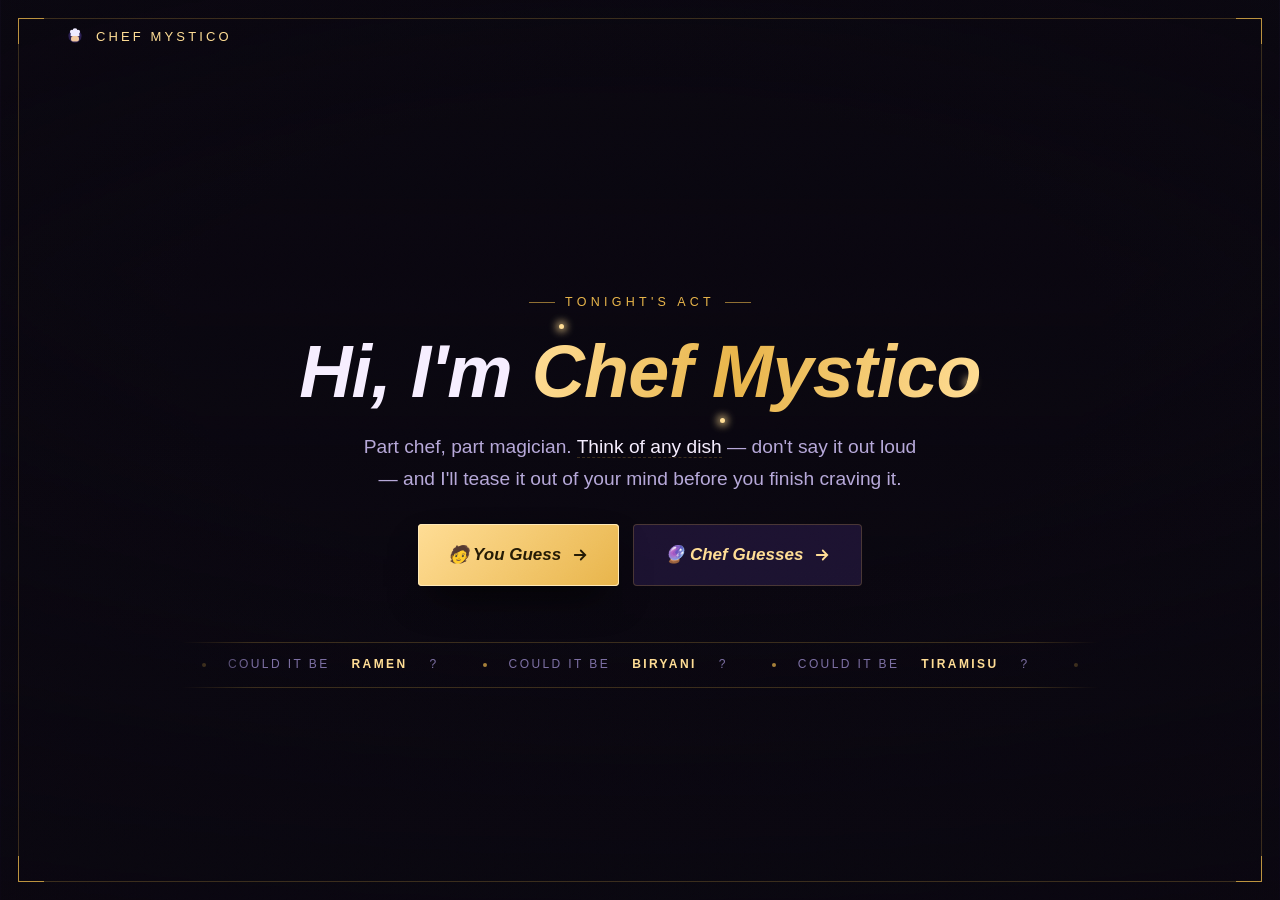
==== food-guess-game/frontend/index.html @ 6aa3ee45 "Upload complete Food Guess Game project" ====
<!DOCTYPE html>
<html lang="en">
<head>
<meta charset="UTF-8">
<meta name="viewport" content="width=device-width, initial-scale=1.0">
<meta name="description" content="Chef Mystico — part chef, part magician. Think of a dish and watch it get named before you finish craving it.">
<meta name="theme-color" content="#0a0710">
<title>Chef Mystico — The Mind-Reading Chef</title>
<link rel="icon" href="data:image/svg+xml,%3Csvg xmlns=%27http://www.w3.org/2000/svg%27 viewBox=%270 0 100 100%27%3E%3Ccircle cx=%2750%27 cy=%2750%27 r=%2748%27 fill=%27%23171426%27/%3E%3Cpath d=%27M30 44c0-11 9-19 20-19s20 8 20 19v6H30z%27 fill=%27%23f4f1ff%27/%3E%3Ccircle cx=%2734%27 cy=%2729%27 r=%2710%27 fill=%27%23f4f1ff%27/%3E%3Ccircle cx=%2750%27 cy=%2723%27 r=%2712%27 fill=%27%23f4f1ff%27/%3E%3Ccircle cx=%2766%27 cy=%2729%27 r=%2710%27 fill=%27%23f4f1ff%27/%3E%3Crect x=%2734%27 y=%2749%27 width=%2732%27 height=%2722%27 rx=%278%27 fill=%27%23e8b44a%27/%3E%3C/svg%3E">
<style>
  :root{
    --void:#0a0710;
    --curtain:#1c1230;
    --curtain-2:#140b24;
    --ink:#f6eeff;
    --muted:#b6a8d9;
    --dim:#7c6fa3;
    --gold:#e8b44a;
    --gold-2:#ffdd94;
    --plum:#8b5cf6;
    --plum-deep:#4c1d95;
    --line:rgba(232,180,74,.22);
  }
  *{box-sizing:border-box}
  html{scroll-behavior:smooth}
  html,body{height:100%}
  body{
    margin:0;
    background:var(--void);
    color:var(--ink);
    font:16px/1.65 ui-sans-serif,-apple-system,"Segoe UI",Roboto,sans-serif;
    -webkit-font-smoothing:antialiased;
    overflow-x:hidden;
  }
  .serif{font-family:Palatino,"Palatino Linotype","Iowan Old Style","Book Antiqua",Georgia,ui-serif,serif}
  a{color:inherit;text-decoration:none}
  h1,h2,p{margin:0}

  /* ---------- grain + vignette (shared atmosphere) ---------- */
  .grain{
    position:fixed;inset:0;z-index:80;pointer-events:none;opacity:.05;mix-blend-mode:overlay;
    background-image:url("data:image/svg+xml,%3Csvg xmlns='http://www.w3.org/2000/svg' width='120' height='120'%3E%3Cfilter id='n'%3E%3CfeTurbulence type='fractalNoise' baseFrequency='0.9' numOctaves='2' stitchTiles='stitch'/%3E%3C/filter%3E%3Crect width='100%25' height='100%25' filter='url(%23n)'/%3E%3C/svg%3E");
  }

  /* ---------- curtain load animation ---------- */
  .curtain{position:fixed;top:0;bottom:0;width:51%;z-index:90;
    background:
      repeating-linear-gradient(90deg, rgba(0,0,0,.22) 0 3px, transparent 3px 26px),
      linear-gradient(180deg,var(--curtain) 0%,var(--curtain-2) 100%);
    box-shadow:0 0 60px 10px #000 inset;
  }
  .curtain.l{left:0;animation:openL .9s .35s cubic-bezier(.7,0,.2,1) forwards}
  .curtain.r{right:0;animation:openR .9s .35s cubic-bezier(.7,0,.2,1) forwards}
  @keyframes openL{to{transform:translateX(-100%)}}
  @keyframes openR{to{transform:translateX(100%)}}

  /* ---------- reveal stagger ---------- */
  .rise{opacity:0;transform:translateY(16px);animation:rise .8s cubic-bezier(.16,.8,.3,1) forwards}
  @keyframes rise{to{opacity:1;transform:translateY(0)}}

  @media (prefers-reduced-motion:reduce){
    .curtain{display:none}
    .rise{opacity:1;transform:none;animation:none}
    *{scroll-behavior:auto!important}
  }

  /* ---------- topbar ---------- */
  .topbar{position:absolute;top:0;left:0;right:0;z-index:20;
    display:flex;align-items:center;justify-content:space-between;
    padding:26px clamp(20px,5vw,64px)}
  .mark{display:flex;align-items:center;gap:10px;font-size:13px;letter-spacing:.24em;text-transform:uppercase;color:var(--gold-2)}
  .mark svg{width:22px;height:22px}

  /* ---------- hero ---------- */
  .hero{position:relative;min-height:100svh;display:flex;flex-direction:column;
    align-items:center;justify-content:center;overflow:hidden;padding:120px 20px 40px}
  .bgvideo-wrap{position:absolute;inset:-6% 0 0 0;overflow:hidden;will-change:transform}
  .bgvideo{position:absolute;inset:0;width:100%;height:106%;object-fit:cover;
    opacity:0;transform:scale(1.18);
    filter:saturate(1.05) brightness(.5) blur(10px);
    will-change:transform,filter,opacity}
  .bgvideo.reveal{
    animation:
      bgReveal 1.9s .4s cubic-bezier(.16,.8,.3,1) forwards,
      kenburns 24s 2.3s ease-in-out infinite alternate;
  }
  @keyframes bgReveal{
    0%{opacity:0;transform:scale(1.18);filter:saturate(1.05) brightness(.5) blur(10px)}
    60%{opacity:1}
    100%{opacity:1;transform:scale(1.06);filter:saturate(1.05) brightness(.72) blur(0)}
  }
  @keyframes kenburns{
    0%{transform:scale(1.06) translate(0,0)}
    50%{transform:scale(1.14) translate(-1.4%,-1.2%)}
    100%{transform:scale(1.06) translate(.8%,.6%)}
  }
  .spotlight{position:absolute;inset:0;z-index:1;pointer-events:none;mix-blend-mode:screen;opacity:0;
    background:radial-gradient(280px 800px at 50% -10%, rgba(255,221,148,.35), transparent 70%);
    transform:translateX(-60%) rotate(8deg);
    animation:sweep 2.6s 1.05s cubic-bezier(.4,0,.2,1) forwards}
  @keyframes sweep{
    0%{opacity:0;transform:translateX(-60%) rotate(8deg)}
    12%{opacity:.9}
    70%{opacity:.5}
    100%{opacity:0;transform:translateX(60%) rotate(8deg)}
  }
  .vignette{position:absolute;inset:0;z-index:1;
    background:
      radial-gradient(120% 90% at 50% 38%, transparent 30%, rgba(10,7,16,.55) 78%, var(--void) 100%),
      linear-gradient(180deg, rgba(10,7,16,.35) 0%, rgba(10,7,16,.15) 30%, rgba(10,7,16,.75) 100%);
  }
  @media (prefers-reduced-motion:reduce){
    .bgvideo{opacity:1;transform:none;filter:saturate(1.05) brightness(.72);animation:none}
    .spotlight{display:none}
  }
  .stage-frame{position:absolute;inset:18px;z-index:2;border:1px solid var(--line);border-radius:2px;
    pointer-events:none}
  .stage-frame i{position:absolute;width:26px;height:26px;border:1px solid var(--gold);opacity:.75}
  .stage-frame i.tl{top:-1px;left:-1px;border-right:0;border-bottom:0}
  .stage-frame i.tr{top:-1px;right:-1px;border-left:0;border-bottom:0}
  .stage-frame i.bl{bottom:-1px;left:-1px;border-right:0;border-top:0}
  .stage-frame i.br{bottom:-1px;right:-1px;border-left:0;border-top:0}

  .hero-content{position:relative;z-index:5;max-width:760px;text-align:center;
    display:flex;flex-direction:column;align-items:center;gap:20px}
  .kicker{font-size:12.5px;letter-spacing:.34em;text-transform:uppercase;color:var(--gold);
    display:flex;align-items:center;gap:10px}
  .kicker::before,.kicker::after{content:"";width:26px;height:1px;background:var(--gold);opacity:.6}
  .headline{font-size:clamp(2.4rem,7vw,4.6rem);font-weight:700;font-style:italic;letter-spacing:-.01em;
    line-height:1.06;text-wrap:balance;color:var(--ink)}
  .headline .name{position:relative;white-space:nowrap;
    background:linear-gradient(100deg,var(--gold-2),var(--gold) 45%,var(--gold-2));
    -webkit-background-clip:text;background-clip:text;color:transparent}
  .headline .name .spark{position:absolute;width:5px;height:5px;border-radius:50%;background:var(--gold-2);
    box-shadow:0 0 8px 2px var(--gold-2);animation:sparkle 2.6s ease-in-out infinite}
  .headline .name .spark:nth-child(1){top:-6px;left:6%;animation-delay:.1s}
  .headline .name .spark:nth-child(2){top:60%;right:2%;animation-delay:.9s}
  .headline .name .spark:nth-child(3){bottom:-10px;left:42%;animation-delay:1.7s}
  @keyframes sparkle{0%,100%{opacity:0;transform:scale(.4)}50%{opacity:1;transform:scale(1)}}
  @media (prefers-reduced-motion:reduce){ .spark{animation:none;opacity:.7} }

  .tagline{font-size:clamp(1rem,2.4vw,1.2rem);color:var(--muted);max-width:52ch;line-height:1.7}
  .tagline em{color:var(--ink);font-style:normal;border-bottom:1px dashed var(--line)}

  .cta-row{display:flex;flex-wrap:wrap;gap:14px;justify-content:center;margin-top:8px}
  .cta-primary{position:relative;overflow:hidden;display:inline-flex;align-items:center;gap:10px;
    padding:16px 30px;border-radius:4px;font:inherit;font-family:inherit;font-style:italic;font-weight:700;
    font-size:17px;color:#241a05;background:linear-gradient(135deg,var(--gold-2),var(--gold));
    box-shadow:0 0 0 1px #ffe9b6 inset, 0 18px 40px -14px #000;
    animation:glow 3.4s ease-in-out infinite}
  .cta-primary svg{transition:.25s transform}
  .cta-primary:hover svg{transform:translateX(5px)}
  .cta-primary::after{content:"";position:absolute;inset:0;
    background:linear-gradient(115deg,transparent 40%,rgba(255,255,255,.65) 50%,transparent 60%);
    transform:translateX(-120%);transition:transform .7s ease}
  .cta-primary:hover::after{transform:translateX(120%)}
  @keyframes glow{0%,100%{box-shadow:0 0 0 1px #ffe9b6 inset,0 18px 40px -14px #000,0 0 0 rgba(232,180,74,0)}
    50%{box-shadow:0 0 0 1px #ffe9b6 inset,0 18px 40px -14px #000,0 0 26px 3px rgba(232,180,74,.45)}}
  @media (prefers-reduced-motion:reduce){ .cta-primary{animation:none} }

  .cta-secondary{position:relative;overflow:hidden;display:inline-flex;align-items:center;gap:10px;
    padding:16px 30px;border-radius:4px;font:inherit;font-family:inherit;font-style:italic;font-weight:700;
    font-size:17px;color:var(--gold-2);background:rgba(139,92,246,.14);
    border:1px solid var(--line);transition:.2s}
  .cta-secondary:hover{border-color:var(--gold);background:rgba(139,92,246,.22)}
  .cta-secondary svg{transition:.25s transform}
  .cta-secondary:hover svg{transform:translateX(5px)}

  /* ---------- marquee ticker ---------- */
  .ticker{position:relative;z-index:5;margin-top:56px;width:100%;max-width:920px;
    border-top:1px solid var(--line);border-bottom:1px solid var(--line);
    padding:12px 0;overflow:hidden;-webkit-mask-image:linear-gradient(90deg,transparent,#000 8%,#000 92%,transparent);
    mask-image:linear-gradient(90deg,transparent,#000 8%,#000 92%,transparent)}
  .ticker-track{display:flex;width:max-content;gap:0;animation:scroll 30s linear infinite}
  @media (prefers-reduced-motion:reduce){ .ticker-track{animation:none} .ticker{overflow-x:auto} }
  @keyframes scroll{to{transform:translateX(-50%)}}
  .ticker-item{display:flex;align-items:center;gap:22px;padding:0 22px;
    font-size:12px;letter-spacing:.2em;text-transform:uppercase;color:var(--dim);white-space:nowrap}
  .ticker-item b{color:var(--gold-2);font-weight:600}
  .ticker-dot{width:4px;height:4px;border-radius:50%;background:var(--gold);opacity:.7}
</style>
</head>
<body>

<div class="grain"></div>
<div class="curtain l"></div>
<div class="curtain r"></div>

<div class="topbar">
  <div class="mark">
    <svg viewBox="0 0 100 100" aria-hidden="true">
      <circle cx="50" cy="46" r="30" fill="#2a1f52"/>
      <path d="M30 40c0-11 9-19 20-19s20 8 20 19v6H30z" fill="#efeaff"/>
      <circle cx="36" cy="26" r="9" fill="#efeaff"/><circle cx="50" cy="21" r="11" fill="#efeaff"/>
      <circle cx="64" cy="26" r="9" fill="#efeaff"/>
      <rect x="32" y="46" width="36" height="24" rx="9" fill="#f2c8a0"/>
    </svg>
    Chef Mystico
  </div>
</div>

<section class="hero">
  <div class="bgvideo-wrap">
    <video class="bgvideo" autoplay muted loop playsinline preload="auto">
      <source src="/static/assets/hero.mp4" type="video/mp4">
    </video>
  </div>
  <div class="spotlight"></div>
  <div class="vignette"></div>
  <div class="stage-frame"><i class="tl"></i><i class="tr"></i><i class="bl"></i><i class="br"></i></div>

  <div class="hero-content">
    <div class="kicker rise" style="animation-delay:1.15s">Tonight's Act</div>
    <h1 class="headline rise" style="animation-delay:1.3s">
      Hi, I'm <span class="name">Chef Mystico<i class="spark"></i><i class="spark"></i><i class="spark"></i></span>
    </h1>
    <p class="tagline rise" style="animation-delay:1.45s">
      Part chef, part magician. <em>Think of any dish</em> — don't say it out loud — and I'll tease it out of your mind before you finish craving it.
    </p>
    <div class="cta-row rise" style="animation-delay:1.6s">
      <a class="cta-primary" href="../../data/you-guess.html">
        🧑 You Guess
        <svg width="18" height="18" viewBox="0 0 24 24" fill="none" stroke="currentColor" stroke-width="2.4" stroke-linecap="round"><path d="M5 12h14M13 6l6 6-6 6"/></svg>
      </a>
      <a class="cta-secondary" href="../../data/chef-guess.html">
        🔮 Chef Guesses
        <svg width="18" height="18" viewBox="0 0 24 24" fill="none" stroke="currentColor" stroke-width="2.4" stroke-linecap="round"><path d="M5 12h14M13 6l6 6-6 6"/></svg>
      </a>
    </div>
  </div>

  <div class="ticker rise" style="animation-delay:1.75s">
    <div class="ticker-track" id="tickerTrack"></div>
  </div>
</section>

<script>
"use strict";
var DISHES = ["Ramen","Biryani","Tiramisu","Pho","Tacos al Pastor","Paneer Tikka","Croissant","Kimchi Jjigae","Paella","Shakshuka","Pad Thai","Moussaka"];
var track = document.getElementById("tickerTrack");
function makeItems(){
  return DISHES.map(function(d){
    return '<span class="ticker-item"><span class="ticker-dot"></span>Could it be <b>'+d+'</b>?</span>';
  }).join("");
}
track.innerHTML = makeItems() + makeItems();

var video = document.querySelector(".bgvideo");
video.addEventListener("error", function(){
  document.querySelector(".hero").style.background =
    "radial-gradient(1200px 700px at 50% 20%, #2a1f52, transparent 60%), var(--void)";
  video.classList.remove("reveal");
});

var reduceMotion = window.matchMedia && window.matchMedia("(prefers-reduced-motion: reduce)").matches;
if (!reduceMotion){
  requestAnimationFrame(function(){ video.classList.add("reveal"); });
} else {
  video.classList.add("reveal");
}
</script>
</body>
</html>
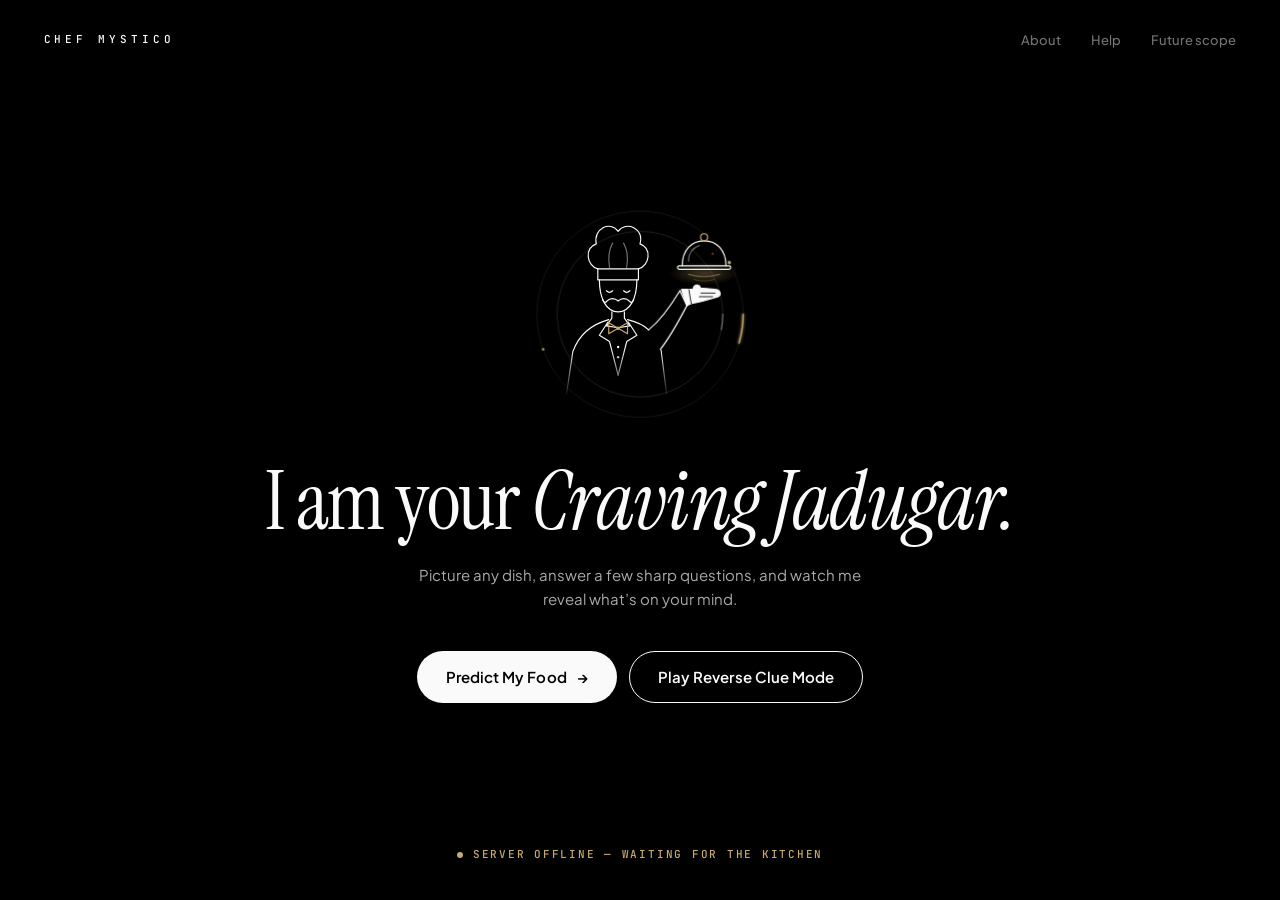
==== commit 38605c0b: "Bidirectional food prediction engine and redesigned game Engine - Question bank grows from 82 to 183" ====
--- a/food-guess-game/frontend/index.html
+++ b/food-guess-game/frontend/index.html
@@ -2,262 +2,482 @@
 <html lang="en">
 <head>
 <meta charset="UTF-8">
-<meta name="viewport" content="width=device-width, initial-scale=1.0">
-<meta name="description" content="Chef Mystico — part chef, part magician. Think of a dish and watch it get named before you finish craving it.">
-<meta name="theme-color" content="#0a0710">
-<title>Chef Mystico — The Mind-Reading Chef</title>
-<link rel="icon" href="data:image/svg+xml,%3Csvg xmlns=%27http://www.w3.org/2000/svg%27 viewBox=%270 0 100 100%27%3E%3Ccircle cx=%2750%27 cy=%2750%27 r=%2748%27 fill=%27%23171426%27/%3E%3Cpath d=%27M30 44c0-11 9-19 20-19s20 8 20 19v6H30z%27 fill=%27%23f4f1ff%27/%3E%3Ccircle cx=%2734%27 cy=%2729%27 r=%2710%27 fill=%27%23f4f1ff%27/%3E%3Ccircle cx=%2750%27 cy=%2723%27 r=%2712%27 fill=%27%23f4f1ff%27/%3E%3Ccircle cx=%2766%27 cy=%2729%27 r=%2710%27 fill=%27%23f4f1ff%27/%3E%3Crect x=%2734%27 y=%2749%27 width=%2732%27 height=%2722%27 rx=%278%27 fill=%27%23e8b44a%27/%3E%3C/svg%3E">
-<style>
-  :root{
-    --void:#0a0710;
-    --curtain:#1c1230;
-    --curtain-2:#140b24;
-    --ink:#f6eeff;
-    --muted:#b6a8d9;
-    --dim:#7c6fa3;
-    --gold:#e8b44a;
-    --gold-2:#ffdd94;
-    --plum:#8b5cf6;
-    --plum-deep:#4c1d95;
-    --line:rgba(232,180,74,.22);
-  }
-  *{box-sizing:border-box}
-  html{scroll-behavior:smooth}
-  html,body{height:100%}
-  body{
-    margin:0;
-    background:var(--void);
-    color:var(--ink);
-    font:16px/1.65 ui-sans-serif,-apple-system,"Segoe UI",Roboto,sans-serif;
-    -webkit-font-smoothing:antialiased;
-    overflow-x:hidden;
-  }
-  .serif{font-family:Palatino,"Palatino Linotype","Iowan Old Style","Book Antiqua",Georgia,ui-serif,serif}
-  a{color:inherit;text-decoration:none}
-  h1,h2,p{margin:0}
-
-  /* ---------- grain + vignette (shared atmosphere) ---------- */
-  .grain{
-    position:fixed;inset:0;z-index:80;pointer-events:none;opacity:.05;mix-blend-mode:overlay;
-    background-image:url("data:image/svg+xml,%3Csvg xmlns='http://www.w3.org/2000/svg' width='120' height='120'%3E%3Cfilter id='n'%3E%3CfeTurbulence type='fractalNoise' baseFrequency='0.9' numOctaves='2' stitchTiles='stitch'/%3E%3C/filter%3E%3Crect width='100%25' height='100%25' filter='url(%23n)'/%3E%3C/svg%3E");
-  }
-
-  /* ---------- curtain load animation ---------- */
-  .curtain{position:fixed;top:0;bottom:0;width:51%;z-index:90;
-    background:
-      repeating-linear-gradient(90deg, rgba(0,0,0,.22) 0 3px, transparent 3px 26px),
-      linear-gradient(180deg,var(--curtain) 0%,var(--curtain-2) 100%);
-    box-shadow:0 0 60px 10px #000 inset;
-  }
-  .curtain.l{left:0;animation:openL .9s .35s cubic-bezier(.7,0,.2,1) forwards}
-  .curtain.r{right:0;animation:openR .9s .35s cubic-bezier(.7,0,.2,1) forwards}
-  @keyframes openL{to{transform:translateX(-100%)}}
-  @keyframes openR{to{transform:translateX(100%)}}
-
-  /* ---------- reveal stagger ---------- */
-  .rise{opacity:0;transform:translateY(16px);animation:rise .8s cubic-bezier(.16,.8,.3,1) forwards}
-  @keyframes rise{to{opacity:1;transform:translateY(0)}}
-
-  @media (prefers-reduced-motion:reduce){
-    .curtain{display:none}
-    .rise{opacity:1;transform:none;animation:none}
-    *{scroll-behavior:auto!important}
-  }
-
-  /* ---------- topbar ---------- */
-  .topbar{position:absolute;top:0;left:0;right:0;z-index:20;
-    display:flex;align-items:center;justify-content:space-between;
-    padding:26px clamp(20px,5vw,64px)}
-  .mark{display:flex;align-items:center;gap:10px;font-size:13px;letter-spacing:.24em;text-transform:uppercase;color:var(--gold-2)}
-  .mark svg{width:22px;height:22px}
-
-  /* ---------- hero ---------- */
-  .hero{position:relative;min-height:100svh;display:flex;flex-direction:column;
-    align-items:center;justify-content:center;overflow:hidden;padding:120px 20px 40px}
-  .bgvideo-wrap{position:absolute;inset:-6% 0 0 0;overflow:hidden;will-change:transform}
-  .bgvideo{position:absolute;inset:0;width:100%;height:106%;object-fit:cover;
-    opacity:0;transform:scale(1.18);
-    filter:saturate(1.05) brightness(.5) blur(10px);
-    will-change:transform,filter,opacity}
-  .bgvideo.reveal{
-    animation:
-      bgReveal 1.9s .4s cubic-bezier(.16,.8,.3,1) forwards,
-      kenburns 24s 2.3s ease-in-out infinite alternate;
-  }
-  @keyframes bgReveal{
-    0%{opacity:0;transform:scale(1.18);filter:saturate(1.05) brightness(.5) blur(10px)}
-    60%{opacity:1}
-    100%{opacity:1;transform:scale(1.06);filter:saturate(1.05) brightness(.72) blur(0)}
-  }
-  @keyframes kenburns{
-    0%{transform:scale(1.06) translate(0,0)}
-    50%{transform:scale(1.14) translate(-1.4%,-1.2%)}
-    100%{transform:scale(1.06) translate(.8%,.6%)}
-  }
-  .spotlight{position:absolute;inset:0;z-index:1;pointer-events:none;mix-blend-mode:screen;opacity:0;
-    background:radial-gradient(280px 800px at 50% -10%, rgba(255,221,148,.35), transparent 70%);
-    transform:translateX(-60%) rotate(8deg);
-    animation:sweep 2.6s 1.05s cubic-bezier(.4,0,.2,1) forwards}
-  @keyframes sweep{
-    0%{opacity:0;transform:translateX(-60%) rotate(8deg)}
-    12%{opacity:.9}
-    70%{opacity:.5}
-    100%{opacity:0;transform:translateX(60%) rotate(8deg)}
-  }
-  .vignette{position:absolute;inset:0;z-index:1;
-    background:
-      radial-gradient(120% 90% at 50% 38%, transparent 30%, rgba(10,7,16,.55) 78%, var(--void) 100%),
-      linear-gradient(180deg, rgba(10,7,16,.35) 0%, rgba(10,7,16,.15) 30%, rgba(10,7,16,.75) 100%);
-  }
-  @media (prefers-reduced-motion:reduce){
-    .bgvideo{opacity:1;transform:none;filter:saturate(1.05) brightness(.72);animation:none}
-    .spotlight{display:none}
-  }
-  .stage-frame{position:absolute;inset:18px;z-index:2;border:1px solid var(--line);border-radius:2px;
-    pointer-events:none}
-  .stage-frame i{position:absolute;width:26px;height:26px;border:1px solid var(--gold);opacity:.75}
-  .stage-frame i.tl{top:-1px;left:-1px;border-right:0;border-bottom:0}
-  .stage-frame i.tr{top:-1px;right:-1px;border-left:0;border-bottom:0}
-  .stage-frame i.bl{bottom:-1px;left:-1px;border-right:0;border-top:0}
-  .stage-frame i.br{bottom:-1px;right:-1px;border-left:0;border-top:0}
-
-  .hero-content{position:relative;z-index:5;max-width:760px;text-align:center;
-    display:flex;flex-direction:column;align-items:center;gap:20px}
-  .kicker{font-size:12.5px;letter-spacing:.34em;text-transform:uppercase;color:var(--gold);
-    display:flex;align-items:center;gap:10px}
-  .kicker::before,.kicker::after{content:"";width:26px;height:1px;background:var(--gold);opacity:.6}
-  .headline{font-size:clamp(2.4rem,7vw,4.6rem);font-weight:700;font-style:italic;letter-spacing:-.01em;
-    line-height:1.06;text-wrap:balance;color:var(--ink)}
-  .headline .name{position:relative;white-space:nowrap;
-    background:linear-gradient(100deg,var(--gold-2),var(--gold) 45%,var(--gold-2));
-    -webkit-background-clip:text;background-clip:text;color:transparent}
-  .headline .name .spark{position:absolute;width:5px;height:5px;border-radius:50%;background:var(--gold-2);
-    box-shadow:0 0 8px 2px var(--gold-2);animation:sparkle 2.6s ease-in-out infinite}
-  .headline .name .spark:nth-child(1){top:-6px;left:6%;animation-delay:.1s}
-  .headline .name .spark:nth-child(2){top:60%;right:2%;animation-delay:.9s}
-  .headline .name .spark:nth-child(3){bottom:-10px;left:42%;animation-delay:1.7s}
-  @keyframes sparkle{0%,100%{opacity:0;transform:scale(.4)}50%{opacity:1;transform:scale(1)}}
-  @media (prefers-reduced-motion:reduce){ .spark{animation:none;opacity:.7} }
-
-  .tagline{font-size:clamp(1rem,2.4vw,1.2rem);color:var(--muted);max-width:52ch;line-height:1.7}
-  .tagline em{color:var(--ink);font-style:normal;border-bottom:1px dashed var(--line)}
-
-  .cta-row{display:flex;flex-wrap:wrap;gap:14px;justify-content:center;margin-top:8px}
-  .cta-primary{position:relative;overflow:hidden;display:inline-flex;align-items:center;gap:10px;
-    padding:16px 30px;border-radius:4px;font:inherit;font-family:inherit;font-style:italic;font-weight:700;
-    font-size:17px;color:#241a05;background:linear-gradient(135deg,var(--gold-2),var(--gold));
-    box-shadow:0 0 0 1px #ffe9b6 inset, 0 18px 40px -14px #000;
-    animation:glow 3.4s ease-in-out infinite}
-  .cta-primary svg{transition:.25s transform}
-  .cta-primary:hover svg{transform:translateX(5px)}
-  .cta-primary::after{content:"";position:absolute;inset:0;
-    background:linear-gradient(115deg,transparent 40%,rgba(255,255,255,.65) 50%,transparent 60%);
-    transform:translateX(-120%);transition:transform .7s ease}
-  .cta-primary:hover::after{transform:translateX(120%)}
-  @keyframes glow{0%,100%{box-shadow:0 0 0 1px #ffe9b6 inset,0 18px 40px -14px #000,0 0 0 rgba(232,180,74,0)}
-    50%{box-shadow:0 0 0 1px #ffe9b6 inset,0 18px 40px -14px #000,0 0 26px 3px rgba(232,180,74,.45)}}
-  @media (prefers-reduced-motion:reduce){ .cta-primary{animation:none} }
-
-  .cta-secondary{position:relative;overflow:hidden;display:inline-flex;align-items:center;gap:10px;
-    padding:16px 30px;border-radius:4px;font:inherit;font-family:inherit;font-style:italic;font-weight:700;
-    font-size:17px;color:var(--gold-2);background:rgba(139,92,246,.14);
-    border:1px solid var(--line);transition:.2s}
-  .cta-secondary:hover{border-color:var(--gold);background:rgba(139,92,246,.22)}
-  .cta-secondary svg{transition:.25s transform}
-  .cta-secondary:hover svg{transform:translateX(5px)}
-
-  /* ---------- marquee ticker ---------- */
-  .ticker{position:relative;z-index:5;margin-top:56px;width:100%;max-width:920px;
-    border-top:1px solid var(--line);border-bottom:1px solid var(--line);
-    padding:12px 0;overflow:hidden;-webkit-mask-image:linear-gradient(90deg,transparent,#000 8%,#000 92%,transparent);
-    mask-image:linear-gradient(90deg,transparent,#000 8%,#000 92%,transparent)}
-  .ticker-track{display:flex;width:max-content;gap:0;animation:scroll 30s linear infinite}
-  @media (prefers-reduced-motion:reduce){ .ticker-track{animation:none} .ticker{overflow-x:auto} }
-  @keyframes scroll{to{transform:translateX(-50%)}}
-  .ticker-item{display:flex;align-items:center;gap:22px;padding:0 22px;
-    font-size:12px;letter-spacing:.2em;text-transform:uppercase;color:var(--dim);white-space:nowrap}
-  .ticker-item b{color:var(--gold-2);font-weight:600}
-  .ticker-dot{width:4px;height:4px;border-radius:50%;background:var(--gold);opacity:.7}
-</style>
+<meta name="viewport" content="width=device-width, initial-scale=1, viewport-fit=cover">
+<meta name="theme-color" content="#000000">
+<meta name="description" content="Chef Mystico, your Craving Jadugar — picture any dish and the chef reveals it, or name the chef's hidden dish from its hints.">
+<title>Chef Mystico</title>
+<link rel="icon" href="data:image/svg+xml,%3Csvg xmlns='http://www.w3.org/2000/svg' viewBox='0 0 64 64'%3E%3Crect width='64' height='64' rx='14' fill='%23000'/%3E%3Cpath d='M15 42c0-11 7.6-19 17-19s17 8 17 19' fill='none' stroke='%23C8A96E' stroke-width='3'/%3E%3Cpath d='M11 44h42' stroke='%23C8A96E' stroke-width='3' stroke-linecap='round'/%3E%3Ccircle cx='32' cy='19' r='3' fill='none' stroke='%23C8A96E' stroke-width='3'/%3E%3C/svg%3E">
+<link rel="preconnect" href="https://fonts.googleapis.com">
+<link rel="preconnect" href="https://fonts.gstatic.com" crossorigin>
+<link rel="stylesheet" href="https://fonts.googleapis.com/css2?family=Instrument+Serif:ital@0;1&family=JetBrains+Mono:wght@400;500&family=Plus+Jakarta+Sans:wght@400;500;600;700&display=swap">
+<link rel="stylesheet" href="styles.css">
+<script>document.documentElement.classList.add('js');</script>
 </head>
 <body>
 
-<div class="grain"></div>
-<div class="curtain l"></div>
-<div class="curtain r"></div>
-
-<div class="topbar">
-  <div class="mark">
-    <svg viewBox="0 0 100 100" aria-hidden="true">
-      <circle cx="50" cy="46" r="30" fill="#2a1f52"/>
-      <path d="M30 40c0-11 9-19 20-19s20 8 20 19v6H30z" fill="#efeaff"/>
-      <circle cx="36" cy="26" r="9" fill="#efeaff"/><circle cx="50" cy="21" r="11" fill="#efeaff"/>
-      <circle cx="64" cy="26" r="9" fill="#efeaff"/>
-      <rect x="32" y="46" width="36" height="24" rx="9" fill="#f2c8a0"/>
+<!-- ═══════════════════════════════ WELCOME ═══════════════════════════════ -->
+<main class="screen welcome" id="welcome">
+  <header class="welcome-top">
+    <span class="wordmark">Chef Mystico</span>
+    <nav class="welcome-nav" aria-label="Pages">
+      <a href="#about">About</a>
+      <a href="#help">Help</a>
+      <a href="#future">Future scope</a>
+    </nav>
+  </header>
+
+  <section class="welcome-center">
+    <svg class="emblem" id="emblem" viewBox="0 0 320 300" role="img" aria-labelledby="emblem-title">
+      <title id="emblem-title">Chef Mystico, the Craving Jadugar: a magician chef in a toque and tuxedo, a cloche floating above his white-gloved hand</title>
+      <defs>
+        <linearGradient id="bust-fade" x1="0" y1="0" x2="0" y2="1">
+          <stop offset="0.64" stop-color="#fff"/>
+          <stop offset="0.86" stop-color="#fff" stop-opacity="0"/>
+        </linearGradient>
+        <mask id="bust-mask" maskUnits="userSpaceOnUse" x="0" y="0" width="320" height="300">
+          <rect width="320" height="300" fill="url(#bust-fade)"/>
+        </mask>
+        <radialGradient id="cloche-halo">
+          <stop offset="0" stop-color="#C8A96E" stop-opacity="0.32"/>
+          <stop offset="1" stop-color="#C8A96E" stop-opacity="0"/>
+        </radialGradient>
+        <filter id="glow" x="-60%" y="-60%" width="220%" height="220%">
+          <feGaussianBlur stdDeviation="2.2" result="blur"/>
+          <feMerge><feMergeNode in="blur"/><feMergeNode in="SourceGraphic"/></feMerge>
+        </filter>
+      </defs>
+
+      <!-- each layer drifts with the cursor; deeper layers move more -->
+      <g class="layer" data-depth="3">
+        <circle class="ink ink--gold ink--faint" pathLength="1" style="--i:0" cx="160" cy="150" r="132"/>
+        <circle class="ink ink--faint" pathLength="1" style="--i:1" cx="160" cy="150" r="106"/>
+        <!-- two comets orbit the rings, in opposite directions -->
+        <circle class="comet" pathLength="1" cx="160" cy="150" r="132" filter="url(#glow)"/>
+        <circle class="comet comet--inner" pathLength="1" cx="160" cy="150" r="106"/>
+        <circle class="gold-dot" cx="274.3" cy="84" r="2.2"/>
+        <circle class="gold-dot" cx="36" cy="195" r="1.6"/>
+      </g>
+
+      <g class="layer" data-depth="7">
+        <g mask="url(#bust-mask)">
+          <g class="chef-head">
+          <!-- toque -->
+          <path class="ink" pathLength="1" style="--i:2" d="M106 92 C 92 88 88 66 104 60 C 100 40 122 30 132 44 C 142 30 166 40 160 60 C 176 66 172 88 158 92"/>
+          <path class="ink" pathLength="1" style="--i:3" d="M106 92 L 106 106 L 158 106 L 158 92 Z"/>
+          <path class="ink ink--soft" pathLength="1" style="--i:4" d="M121 90 C 119 78 121 66 125 59"/>
+          <path class="ink ink--soft" pathLength="1" style="--i:4" d="M143 90 C 145 78 143 66 139 59"/>
+          <!-- face: eyes closed in concentration; they open when a spell is cast -->
+          <path class="ink" pathLength="1" style="--i:5" d="M108 106 C 108 130 117 147 132 147 C 147 147 156 130 156 106"/>
+          <g class="eyes-closed">
+            <path class="ink" pathLength="1" style="--i:6" d="M117 120 Q 121 124 125 120"/>
+            <path class="ink" pathLength="1" style="--i:6" d="M139 120 Q 143 124 147 120"/>
+          </g>
+          <g class="eyes-open" opacity="0">
+            <circle class="eye" cx="121" cy="120.5" r="2"/>
+            <circle class="eye" cx="143" cy="120.5" r="2"/>
+          </g>
+          <g class="mustache">
+            <path class="ink" pathLength="1" style="--i:7" d="M132 133 C 128 129 121 129 118 133 C 116 136 112 135 112 131"/>
+            <path class="ink" pathLength="1" style="--i:7" d="M132 133 C 136 129 143 129 146 133 C 148 136 152 135 152 131"/>
+          </g>
+          </g>
+          <!-- neck and wing collar -->
+          <path class="ink" pathLength="1" style="--i:8" d="M124 147 L 124 155 L 117 165 L 130 167"/>
+          <path class="ink" pathLength="1" style="--i:8" d="M140 147 L 140 155 L 147 165 L 134 167"/>
+          <!-- tuxedo: shoulders, peak lapels, studs -->
+          <path class="ink" pathLength="1" style="--i:9" d="M120 157 C 98 163 82 176 74 198 L 66 252"/>
+          <path class="ink" pathLength="1" style="--i:9" d="M144 157 C 156 160 165 164 171 170"/>
+          <path class="ink" pathLength="1" style="--i:10" d="M119 160 L 108 177 L 121 185 L 132 228"/>
+          <path class="ink" pathLength="1" style="--i:10" d="M145 160 L 156 177 L 143 185 L 132 228"/>
+          <path class="ink" pathLength="1" style="--i:11" d="M187 196 L 194 252"/>
+          <circle class="stud" cx="132" cy="192" r="1.5"/>
+          <circle class="stud" cx="132" cy="205" r="1.5"/>
+        </g>
+        <!-- bow tie -->
+        <path class="ink ink--gold" pathLength="1" style="--i:12" d="M132 168 L 120 161 L 120 175 Z"/>
+        <path class="ink ink--gold" pathLength="1" style="--i:12" d="M132 168 L 144 161 L 144 175 Z"/>
+        <circle class="gold-dot" cx="132" cy="168" r="2.3"/>
+      </g>
+
+      <!-- the raised arm and white glove, palm up -->
+      <g class="layer" data-depth="11">
+        <g class="chef-arm">
+          <path class="ink" pathLength="1" style="--i:11" d="M171 170 C 186 158 199 140 211 120"/>
+          <path class="ink" pathLength="1" style="--i:12" d="M186 195 C 198 180 210 158 220 139"/>
+          <path class="ink" pathLength="1" style="--i:13" d="M211 120 L 220 139"/>
+          <path class="glove" pathLength="1" style="--i:14" d="M213 118 L 228 118 C 228.5 112 235.5 110.5 237.5 116.5 L 256 118 C 263 118 265 126 259 128 L 241 133 C 233 135 228 136 224 137 L 220 139 Z"/>
+          <path class="glove-line" d="M222.6 118.6 L 225.6 136.6"/>
+          <path class="glove-line" d="M238 123 L 256 123"/>
+          <path class="glove-line" d="M236 127.6 L 253 127.6"/>
+        </g>
+      </g>
+
+      <!-- the levitating cloche -->
+      <g class="layer" data-depth="18">
+        <g class="cloche-lift">
+          <g class="float">
+            <ellipse class="halo" cx="242" cy="98" rx="46" ry="15" fill="url(#cloche-halo)"/>
+            <path class="ink" pathLength="1" style="--i:15" d="M214 88 C 214 68 226 56 242 56 C 258 56 270 68 270 88"/>
+            <rect class="ink" pathLength="1" style="--i:16" x="208" y="88" width="68" height="4.5" rx="2.25"/>
+            <path class="ink ink--soft" pathLength="1" style="--i:17" d="M222 82 C 222 72 228 65 236 62"/>
+            <circle class="ink ink--gold" pathLength="1" style="--i:17" cx="242" cy="51.5" r="4.5"/>
+            <path class="ink ink--gold ink--soft" pathLength="1" style="--i:18" d="M222 99 Q 242 105 262 99"/>
+            <path class="ink ink--gold ink--whisper" pathLength="1" style="--i:19" d="M229 105.5 Q 242 109.5 255 105.5"/>
+            <path class="glint" pathLength="1" d="M214 88 C 214 68 226 56 242 56 C 258 56 270 68 270 88" filter="url(#glow)"/>
+          </g>
+        </g>
+        <g class="magic"></g>
+      </g>
+
+      <g class="layer" data-depth="24">
+        <path class="spark" style="--i:0" d="M284 60 l1.7 4.3 l4.3 1.7 l-4.3 1.7 l-1.7 4.3 l-1.7 -4.3 l-4.3 -1.7 l4.3 -1.7 z"/>
+        <path class="spark" style="--i:1" d="M200 60 l1.1 2.9 l2.9 1.1 l-2.9 1.1 l-1.1 2.9 l-1.1 -2.9 l-2.9 -1.1 l2.9 -1.1 z"/>
+        <path class="spark" style="--i:2" d="M270 31 l.85 2.15 l2.15 .85 l-2.15 .85 l-.85 2.15 l-.85 -2.15 l-2.15 -.85 l2.15 -.85 z"/>
+      </g>
     </svg>
-    Chef Mystico
+
+    <h1 class="hero-title" data-enter>I am your <em>Craving Jadugar.</em></h1>
+    <p class="hero-sub" data-enter>Picture any dish, answer a few sharp questions, and watch me reveal what’s on your mind.</p>
+    <div class="cta-row">
+      <button class="pill pill--white magnetic" type="button" data-go="forward" data-enter>Predict My Food <span class="arrow" aria-hidden="true">→</span></button>
+      <button class="pill pill--outline magnetic" type="button" data-go="reverse" data-enter>Play Reverse Clue Mode</button>
+    </div>
+  </section>
+
+  <footer class="welcome-foot">
+    <p class="status" id="welcome-status" hidden><span class="pulse-dot"></span><span id="welcome-status-text">Server offline — waiting for the kitchen</span></p>
+  </footer>
+</main>
+
+<!-- ════════════════════════ ABOUT · HELP · FUTURE SCOPE ════════════════════════ -->
+<main class="screen info" id="info" hidden>
+  <header class="info-top">
+    <a class="chip" href="#" id="info-home"><span aria-hidden="true">←</span><span class="chip-label">Home</span></a>
+    <div class="mode-switch mode-switch--three" id="info-tabs" role="tablist" aria-label="Pages" data-tab="about">
+      <span class="mode-thumb" aria-hidden="true"></span>
+      <a role="tab" href="#about" data-tab="about" aria-selected="true">About</a>
+      <a role="tab" href="#help" data-tab="help" aria-selected="false">Help</a>
+      <a role="tab" href="#future" data-tab="future" aria-selected="false"><span class="long">Future scope</span><span class="short">Future</span></a>
+    </div>
+    <span class="wordmark info-wordmark">Chef Mystico</span>
+  </header>
+
+  <div class="info-panes">
+    <!-- ── About ── -->
+    <article class="info-page" id="page-about" aria-labelledby="about-title">
+      <p class="info-eyebrow" data-enter>About</p>
+      <h2 class="info-title" id="about-title" data-enter>A chef who <em>reads minds.</em></h2>
+      <p class="info-lead" data-enter>Chef Mystico is a food guessing game with a real prediction engine underneath. It knows
+        <span data-live="dishes">350</span> dishes from 18 regions of the world, and it plays in both directions: it can find the
+        dish you are thinking of, or hide one and let you find it.</p>
+
+      <div class="info-stats" data-enter>
+        <div><b data-live="dishes">350</b><span>dishes</span></div>
+        <div><b data-live="questions">183</b><span>yes/no questions</span></div>
+        <div><b>18</b><span>regions</span></div>
+        <div class="gold"><b>95.9%</b><span>first guesses right*</span></div>
+      </div>
+      <p class="info-note" data-enter>* Measured in simulation, for a player who gets one answer in ten wrong. With honest answers it is 100%.</p>
+
+      <div class="info-grid">
+        <section class="info-item" data-enter>
+          <p class="n">01</p>
+          <h3>Predict My Food</h3>
+          <p>You think of a dish and the chef asks questions. It keeps a probability for every dish in its book and updates
+            them after each answer, so one wrong answer never rules out the right dish for good. Each question is the one
+            expected to teach it the most, and it only names a dish once it is 95% sure.</p>
+        </section>
+        <section class="info-item" data-enter>
+          <p class="n">02</p>
+          <h3>Reverse Clue Mode</h3>
+          <p>The chef hides a dish and describes it one fact at a time. The facts follow that dish’s path through a decision
+            tree, from broad to specific, so each one rules out about half of what is left. The dish’s own hand-written clues
+            open and close the round.</p>
+        </section>
+        <section class="info-item" data-enter>
+          <p class="n">03</p>
+          <h3>The decision tree</h3>
+          <p>Both modes share one table of yes/no questions about the dishes. A scikit-learn decision tree fitted on that table
+            singles out any dish in 8.6 questions on average, against a theoretical minimum of 8.45.</p>
+          <a class="info-link" href="tree.html">Explore the tree <span aria-hidden="true">→</span></a>
+        </section>
+        <section class="info-item" data-enter>
+          <p class="n">04</p>
+          <h3>How it is built</h3>
+          <p>FastAPI and SQLite on the server, NumPy and scikit-learn for the engine, and plain HTML, CSS and JavaScript in
+            the browser. Every game is recorded, so the engine can be checked against how people really play.</p>
+        </section>
+      </div>
+
+      <!-- ── the maker ── -->
+      <section class="maker" data-enter aria-labelledby="maker-title">
+        <div class="maker-text">
+          <p class="info-eyebrow">The maker</p>
+          <h3 class="maker-title" id="maker-title">Know About <em>Craving Jadugar</em></h3>
+          <p class="maker-by">Built by Hrishikesh Singh—everyone simply knows him as Rishi.</p>
+          <p class="maker-pitch">No long menus, no overthinking. Just picture a dish, answer a few quick questions, and let the
+            Jadugar tell you what you’re craving.</p>
+        </div>
+        <ul class="maker-links">
+          <li><a href="mailto:hrishisinghron@gmail.com">
+            <span class="label">Email</span><span class="handle">hrishisinghron@gmail.com</span><span class="go" aria-hidden="true">↗</span></a></li>
+          <li><a href="https://www.instagram.com/hrishi_raghuvanshi/" target="_blank" rel="noopener noreferrer">
+            <span class="label">Instagram</span><span class="handle">@hrishi_raghuvanshi</span><span class="go" aria-hidden="true">↗</span></a></li>
+          <li><a href="https://x.com/hrishi_raghuvanshi" target="_blank" rel="noopener noreferrer">
+            <span class="label">X</span><span class="handle">@hrishi_raghuvanshi</span><span class="go" aria-hidden="true">↗</span></a></li>
+          <li><a href="https://www.linkedin.com/in/hrishikesh-raghuvanshi-53b044275/" target="_blank" rel="noopener noreferrer">
+            <span class="label">LinkedIn</span><span class="handle">View profile</span><span class="go" aria-hidden="true">↗</span></a></li>
+        </ul>
+      </section>
+
+      <div class="info-cta" data-enter>
+        <button class="pill pill--white" type="button" data-go="forward">Predict My Food <span class="arrow" aria-hidden="true">→</span></button>
+        <button class="pill pill--outline" type="button" data-go="reverse">Play Reverse Clue Mode</button>
+      </div>
+    </article>
+
+    <!-- ── Help ── -->
+    <article class="info-page" id="page-help" aria-labelledby="help-title" hidden>
+      <p class="info-eyebrow" data-enter>Help</p>
+      <h2 class="info-title" id="help-title" data-enter>How to <em>play.</em></h2>
+      <p class="info-lead" data-enter>Two games, one chef. Everything works with a mouse, a finger or the keyboard.</p>
+
+      <div class="info-grid">
+        <section class="info-item" data-enter>
+          <p class="n">01</p>
+          <h3>Predict My Food</h3>
+          <ul>
+            <li>Think of a dish from anywhere in the world.</li>
+            <li>Answer each question with Yes, No or Not sure, for the dish as it is usually made.</li>
+            <li>The chef guesses when it is sure. Tell it whether it is right; it gets three guesses.</li>
+            <li>If it fails, type your dish. It will show which of your answers disagreed with its book.</li>
+          </ul>
+          <p class="kbd-row"><span><kbd>Y</kbd>Yes</span><span><kbd>N</kbd>No</span><span><kbd>U</kbd>Not sure</span></p>
+        </section>
+        <section class="info-item" data-enter>
+          <p class="n">02</p>
+          <h3>Reverse Clue Mode</h3>
+          <ul>
+            <li>The chef opens with a riddle about a hidden dish.</li>
+            <li>Type a guess at any time. Spelling does not have to be perfect.</li>
+            <li>Stuck? Ask for another hint. After a wrong guess, the next hint shows why it can’t be that dish.</li>
+            <li>Reveal the dish whenever you like. That ends the round with no points.</li>
+          </ul>
+          <p class="kbd-row"><span><kbd>H</kbd>Another hint</span><span><kbd>/</kbd>Type a guess</span></p>
+        </section>
+        <section class="info-item" data-enter>
+          <p class="n">03</p>
+          <h3>Scoring</h3>
+          <p>In Reverse Clue Mode each dish is worth 120 points, plus 25 for every difficulty level above the first. Every
+            written clue after the first costs 20, every trait costs 6, and every wrong guess costs 10. A solved dish always
+            earns at least 10. In Predict My Food the scoreboard simply counts who won each round.</p>
+        </section>
+        <section class="info-item" data-enter>
+          <p class="n">04</p>
+          <h3>“The kitchen is dark”</h3>
+          <p>The game server isn’t answering. On the live site it is usually just waking up — the free server sleeps
+            when nobody is playing, and the first visit can take up to a minute. The page picks up by itself.</p>
+          <p>Running the game on your own computer? Start the server from the <code>food-guess-game</code> folder with</p>
+          <p class="cmd"><code>.venv/bin/python -m uvicorn app.main:app</code></p>
+          <p>“Not sure” is always safe, by the way: it costs a question but never misleads the chef.</p>
+        </section>
+      </div>
+
+      <div class="info-cta" data-enter>
+        <button class="pill pill--white" type="button" data-go="forward">Predict My Food <span class="arrow" aria-hidden="true">→</span></button>
+        <button class="pill pill--outline" type="button" data-go="reverse">Play Reverse Clue Mode</button>
+      </div>
+    </article>
+
+    <!-- ── Future scope ── -->
+    <article class="info-page" id="page-future" aria-labelledby="future-title" hidden>
+      <p class="info-eyebrow" data-enter>Future scope</p>
+      <h2 class="info-title" id="future-title" data-enter>What’s next on <em>the menu.</em></h2>
+      <p class="info-lead" data-enter>Where Chef Mystico could go from here.</p>
+
+      <div class="info-grid">
+        <section class="info-item" data-enter>
+          <p class="n">01</p>
+          <h3>Learn from real players</h3>
+          <p>Every answer is already recorded. Fitting the engine’s error model to how people really answer, instead of an
+            assumed one in ten, would keep its confidence honest in live play.</p>
+        </section>
+        <section class="info-item" data-enter>
+          <p class="n">02</p>
+          <h3>Smarter about mistakes</h3>
+          <p>One wrong belief about a dish tends to skew several related answers. Treating related questions as a group would
+            stop the engine counting one misunderstanding several times.</p>
+        </section>
+        <section class="info-item" data-enter>
+          <p class="n">03</p>
+          <h3>Hindi and Hinglish</h3>
+          <p>Questions, hints and reveals in Hindi and Hinglish, so the Jadugar speaks your language.</p>
+        </section>
+        <section class="info-item" data-enter>
+          <p class="n">04</p>
+          <h3>Talk to the chef</h3>
+          <p>Voice answers and questions read aloud, for hands-free play while you cook.</p>
+        </section>
+        <section class="info-item" data-enter>
+          <p class="n">05</p>
+          <h3>A bigger menu</h3>
+          <p>More dishes and regional variants, photographs in the reveal, and filters for diet, region and difficulty.</p>
+        </section>
+        <section class="info-item" data-enter>
+          <p class="n">06</p>
+          <h3>Daily dish</h3>
+          <p>One hidden dish a day for everyone, with scores to compare among friends.</p>
+        </section>
+      </div>
+
+      <div class="info-cta" data-enter>
+        <button class="pill pill--white" type="button" data-go="forward">Predict My Food <span class="arrow" aria-hidden="true">→</span></button>
+        <button class="pill pill--outline" type="button" data-go="reverse">Play Reverse Clue Mode</button>
+      </div>
+    </article>
+  </div>
+</main>
+
+<!-- ════════════════════════════════ ARENA ════════════════════════════════ -->
+<div class="screen arena" id="arena" hidden>
+
+  <!-- ─────────────────────────── GAMEPLAY VIDEO ───────────────────────────
+       The looping backdrop behind both game modes. To use your own clip, put
+       the file in frontend/assets/ (or use any https:// address) and change
+       src below. Uncomment the WebM line to have browsers that can play WebM
+       use that file instead. Short, compressed clips load fastest.
+       ────────────────────────────────────────────────────────────────────── -->
+  <video class="arena-video" id="arena-video" autoplay loop muted playsinline preload="auto" aria-hidden="true">
+    <!-- <source src="assets/gameplay.webm" type="video/webm"> -->
+    <source src="assets/hero.mp4" type="video/mp4">
+  </video>
+  <div class="arena-scrim" aria-hidden="true"></div>
+
+  <div class="arena-inner">
+    <header class="arena-top" data-enter>
+      <button class="chip" type="button" id="to-menu"><span aria-hidden="true">←</span><span class="chip-label">Menu</span></button>
+      <div class="mode-switch" id="mode-switch" role="tablist" aria-label="Game mode" data-mode="forward">
+        <span class="mode-thumb" aria-hidden="true"></span>
+        <button type="button" role="tab" data-mode="forward" aria-selected="true"><span class="long">Predict My Food</span><span class="short">Predict</span></button>
+        <button type="button" role="tab" data-mode="reverse" aria-selected="false"><span class="long">Reverse Clues</span><span class="short">Reverse</span></button>
+      </div>
+      <p class="scoreboard" id="scoreboard" aria-live="polite"></p>
+    </header>
+
+    <div class="panes" data-mode="forward">
+      <!-- ── the host: the chef from the welcome page, talking to the player.
+           app.js copies the welcome emblem into #host-chef. ── -->
+      <aside class="host" id="host" data-enter>
+        <div class="host-chef" id="host-chef" aria-hidden="true"></div>
+        <div class="host-bubble glass">
+          <p class="host-line" id="host-line" aria-hidden="true"></p>
+          <p class="sr-only" id="host-said" aria-live="polite"></p>
+        </div>
+      </aside>
+
+      <!-- ── forward: the chef reads your mind ── -->
+      <section class="pane" id="pane-forward" aria-label="Predict my food">
+        <article class="glass card" data-enter>
+          <div class="hairline" aria-hidden="true"><span class="hairline-fill" id="fw-bar"></span></div>
+          <p class="telemetry" id="fw-telemetry">
+            <span>Question <b data-f="q">01</b></span><i>•</i>
+            <span><b data-f="c">—</b> <span data-f="cl">candidates</span></span><i>•</i>
+            <span class="gold"><b data-f="p">0</b>% confidence</span>
+          </p>
+          <div class="stage" id="fw-stage" aria-live="polite"></div>
+          <div class="answers" id="fw-answers">
+            <button class="pill pill--white" type="button" data-answer="yes" data-enter>Yes</button>
+            <button class="pill pill--outline" type="button" data-answer="no" data-enter>No</button>
+            <button class="pill pill--ghost" type="button" data-answer="unsure" data-enter>Not sure</button>
+          </div>
+          <div class="after-row" id="fw-ready" hidden>
+            <button class="pill pill--white" type="button" id="fw-ready-yes">Yes, I have one <span class="arrow" aria-hidden="true">→</span></button>
+            <button class="pill pill--ghost" type="button" id="fw-ready-wait">Not yet</button>
+          </div>
+          <form class="guess-row" id="fw-form" autocomplete="off" hidden>
+            <input class="field" id="fw-input" list="dish-list" maxlength="200" placeholder="Name your dish" aria-label="The dish you were thinking of">
+            <button class="pill pill--white" type="submit">Tell the chef</button>
+          </form>
+          <div class="after-row" id="fw-after" hidden>
+            <button class="pill pill--white" type="button" data-run="again">Play again</button>
+            <button class="pill pill--outline" type="button" data-run="other">Try reverse mode</button>
+          </div>
+          <footer class="card-foot">
+            <span class="keys">Keys · Y · N · U</span>
+            <button class="text-btn" type="button" id="fw-giveup">I give up — reveal my dish</button>
+          </footer>
+        </article>
+      </section>
+
+      <!-- ── reverse: you name the chef's dish ── -->
+      <section class="pane pane--reverse" id="pane-reverse" aria-label="Reverse clues" hidden>
+        <article class="glass card" data-enter>
+          <div class="hairline" aria-hidden="true"><span class="hairline-fill" id="rv-bar"></span></div>
+          <p class="telemetry" id="rv-telemetry">
+            <span>Hint <b data-f="h">01</b> / <b data-f="t">—</b></span><i>•</i>
+            <span><b data-f="c">—</b> <span data-f="cl">dishes fit</span></span><i>•</i>
+            <span class="gold"><b data-f="p">—</b> pts</span>
+          </p>
+          <div class="stage" id="rv-stage" aria-live="polite"></div>
+          <div class="after-row" id="rv-ready" hidden>
+            <button class="pill pill--white" type="button" id="rv-ready-go">I’m ready <span class="arrow" aria-hidden="true">→</span></button>
+          </div>
+          <form class="guess-row" id="rv-form" autocomplete="off">
+            <input class="field" id="rv-input" list="dish-list" maxlength="200" placeholder="Name the dish" aria-label="Your guess">
+            <button class="pill pill--white" type="submit">Guess <span class="arrow" aria-hidden="true">→</span></button>
+          </form>
+          <p class="feedback" id="rv-feedback" aria-live="polite"></p>
+          <footer class="card-foot" id="rv-foot">
+            <button class="pill pill--outline pill--small" type="button" id="rv-hint">Another hint</button>
+            <button class="text-btn" type="button" id="rv-giveup">Reveal the dish</button>
+          </footer>
+        </article>
+        <aside class="glass ledger" data-enter aria-label="Hints so far">
+          <p class="eyebrow">What the chef has said</p>
+          <ol id="rv-ledger"></ol>
+          <p class="ledger-empty" id="rv-ledger-empty">Earlier hints gather here.</p>
+        </aside>
+      </section>
+    </div>
+
+    <!-- ── the reveal: the cloche lifts to unveil a dish ── -->
+    <div class="reveal" id="reveal" role="dialog" aria-modal="true" aria-labelledby="dish-name" hidden>
+      <p class="reveal-eyebrow" id="reveal-eyebrow"></p>
+      <div class="reveal-stage">
+        <div class="reveal-glow" id="reveal-glow" aria-hidden="true"></div>
+        <article class="glass dish-card" id="dish-card">
+          <p class="dish-kicker">— <span id="dish-kicker">The chef presents</span> —</p>
+          <h3 class="dish-name" id="dish-name"></h3>
+          <p class="dish-meta" id="dish-meta"></p>
+          <span class="gold-rule" aria-hidden="true"></span>
+          <p class="dish-ingredients" id="dish-ingredients"></p>
+          <p class="dish-fact" id="dish-fact"></p>
+          <p class="badge" id="dish-badge" hidden><b id="dish-confidence">0</b>% confident</p>
+        </article>
+        <div class="cloche-rig" aria-hidden="true">
+          <svg class="cloche-lid" id="cloche-lid" viewBox="0 0 240 168">
+            <path d="M26 150 C 26 88 68 50 120 50 C 172 50 214 88 214 150 Z" fill="#121215" stroke="#FAFAFA" stroke-width="1.6" stroke-linejoin="round"/>
+            <path d="M52 132 C 54 98 78 72 108 64" fill="none" stroke="#FAFAFA" stroke-opacity=".32" stroke-width="1.4" stroke-linecap="round"/>
+            <rect x="12" y="148" width="216" height="9" rx="4.5" fill="#09090B" stroke="#FAFAFA" stroke-width="1.6"/>
+            <path d="M114 50 C 114 45 126 45 126 50" fill="none" stroke="#FAFAFA" stroke-width="1.6"/>
+            <circle cx="120" cy="38" r="8" fill="#09090B" stroke="#C8A96E" stroke-width="1.6"/>
+          </svg>
+          <svg class="cloche-plate" id="cloche-plate" viewBox="0 0 320 34">
+            <ellipse cx="160" cy="17" rx="152" ry="12" fill="none" stroke="#FAFAFA" stroke-opacity=".45" stroke-width="1.4"/>
+            <ellipse cx="160" cy="17" rx="112" ry="7.5" fill="none" stroke="#FAFAFA" stroke-opacity=".16" stroke-width="1.2"/>
+          </svg>
+        </div>
+      </div>
+      <p class="reveal-note" id="reveal-note"></p>
+      <ul class="review" id="reveal-review" hidden></ul>
+      <div class="reveal-actions" id="reveal-actions"></div>
+    </div>
   </div>
 </div>
 
-<section class="hero">
-  <div class="bgvideo-wrap">
-    <video class="bgvideo" autoplay muted loop playsinline preload="auto">
-      <source src="/static/assets/hero.mp4" type="video/mp4">
-    </video>
-  </div>
-  <div class="spotlight"></div>
-  <div class="vignette"></div>
-  <div class="stage-frame"><i class="tl"></i><i class="tr"></i><i class="bl"></i><i class="br"></i></div>
-
-  <div class="hero-content">
-    <div class="kicker rise" style="animation-delay:1.15s">Tonight's Act</div>
-    <h1 class="headline rise" style="animation-delay:1.3s">
-      Hi, I'm <span class="name">Chef Mystico<i class="spark"></i><i class="spark"></i><i class="spark"></i></span>
-    </h1>
-    <p class="tagline rise" style="animation-delay:1.45s">
-      Part chef, part magician. <em>Think of any dish</em> — don't say it out loud — and I'll tease it out of your mind before you finish craving it.
-    </p>
-    <div class="cta-row rise" style="animation-delay:1.6s">
-      <a class="cta-primary" href="../../data/you-guess.html">
-        🧑 You Guess
-        <svg width="18" height="18" viewBox="0 0 24 24" fill="none" stroke="currentColor" stroke-width="2.4" stroke-linecap="round"><path d="M5 12h14M13 6l6 6-6 6"/></svg>
-      </a>
-      <a class="cta-secondary" href="../../data/chef-guess.html">
-        🔮 Chef Guesses
-        <svg width="18" height="18" viewBox="0 0 24 24" fill="none" stroke="currentColor" stroke-width="2.4" stroke-linecap="round"><path d="M5 12h14M13 6l6 6-6 6"/></svg>
-      </a>
-    </div>
-  </div>
-
-  <div class="ticker rise" style="animation-delay:1.75s">
-    <div class="ticker-track" id="tickerTrack"></div>
-  </div>
-</section>
-
-<script>
-"use strict";
-var DISHES = ["Ramen","Biryani","Tiramisu","Pho","Tacos al Pastor","Paneer Tikka","Croissant","Kimchi Jjigae","Paella","Shakshuka","Pad Thai","Moussaka"];
-var track = document.getElementById("tickerTrack");
-function makeItems(){
-  return DISHES.map(function(d){
-    return '<span class="ticker-item"><span class="ticker-dot"></span>Could it be <b>'+d+'</b>?</span>';
-  }).join("");
-}
-track.innerHTML = makeItems() + makeItems();
-
-var video = document.querySelector(".bgvideo");
-video.addEventListener("error", function(){
-  document.querySelector(".hero").style.background =
-    "radial-gradient(1200px 700px at 50% 20%, #2a1f52, transparent 60%), var(--void)";
-  video.classList.remove("reveal");
-});
-
-var reduceMotion = window.matchMedia && window.matchMedia("(prefers-reduced-motion: reduce)").matches;
-if (!reduceMotion){
-  requestAnimationFrame(function(){ video.classList.add("reveal"); });
-} else {
-  video.classList.add("reveal");
-}
-</script>
+<datalist id="dish-list"></datalist>
+
+<script src="api.js"></script>
+<script src="app.js"></script>
 </body>
 </html>
--- a/food-guess-game/frontend/styles.css
+++ b/food-guess-game/frontend/styles.css
@@ -0,0 +1,1105 @@
+/* Chef Mystico — design system and screens.
+ *
+ * Three colours, no others: black surfaces, white ink and controls, and a
+ * champagne gold kept to hairlines, highlights and confidence badges.
+ * Instrument Serif speaks, Plus Jakarta Sans works the controls, and
+ * JetBrains Mono reports the numbers.
+ */
+
+:root {
+  --black: #000000;
+  --surface: #09090B;
+  --charcoal: #121215;
+  --ink: #FAFAFA;
+  --ink-2: rgba(250, 250, 250, 0.68);
+  --ink-3: rgba(250, 250, 250, 0.46);
+  --ink-4: rgba(250, 250, 250, 0.24);
+  --hair: rgba(250, 250, 250, 0.09);
+  --hair-2: rgba(250, 250, 250, 0.18);
+  --gold: #C8A96E;
+  --gold-2: rgba(200, 169, 110, 0.40);
+  --glass: rgba(18, 18, 21, 0.56);
+  --glass-solid: rgba(18, 18, 21, 0.88);
+
+  --serif: "Instrument Serif", "Playfair Display", "Iowan Old Style", Georgia, serif;
+  --sans: "Plus Jakarta Sans", Inter, ui-sans-serif, system-ui, -apple-system, "Segoe UI", sans-serif;
+  --mono: "JetBrains Mono", ui-monospace, "SF Mono", Menlo, Consolas, monospace;
+
+  --ease: cubic-bezier(0.16, 1, 0.3, 1);
+  --dur: 450ms;
+  --radius: 28px;
+  --gutter: clamp(16px, 3.4vw, 44px);
+  color-scheme: dark;
+}
+
+*, *::before, *::after { box-sizing: border-box; }
+[hidden] { display: none !important; }
+html, body { height: 100%; }
+body {
+  margin: 0;
+  background: var(--black);
+  color: var(--ink);
+  font: 400 15px/1.55 var(--sans);
+  -webkit-font-smoothing: antialiased;
+  -moz-osx-font-smoothing: grayscale;
+  text-rendering: optimizeLegibility;
+  overflow: hidden;
+}
+button, input { font: inherit; color: inherit; }
+button { -webkit-tap-highlight-color: transparent; }
+::selection { background: var(--gold); color: var(--black); }
+:focus-visible { outline: 1px solid var(--gold); outline-offset: 4px; }
+
+/* ─────────────────────────────── type ─────────────────────────────── */
+
+.telemetry, .eyebrow, .keys, .status, .wordmark, .scoreboard,
+.badge, .dish-kicker, .dish-meta, .reveal-eyebrow, .review .said {
+  font-family: var(--mono);
+  font-weight: 500;
+  font-size: 11px;
+  letter-spacing: 0.16em;
+  text-transform: uppercase;
+}
+.telemetry {
+  margin: 0;
+  display: flex;
+  flex-wrap: wrap;
+  align-items: center;
+  row-gap: 6px;
+  color: var(--ink-3);
+  font-variant-numeric: tabular-nums;
+}
+.telemetry b { color: var(--ink); font-weight: 500; }
+.telemetry i { font-style: normal; color: var(--ink-4); margin: 0 12px; }
+.telemetry .gold, .telemetry .gold b { color: var(--gold); }
+.eyebrow { margin: 0 0 16px; color: var(--ink-3); }
+
+/* ───────────────────────────── controls ───────────────────────────── */
+
+.pill {
+  position: relative;
+  display: inline-flex;
+  align-items: center;
+  justify-content: center;
+  gap: 10px;
+  height: 52px;
+  padding: 0 28px;
+  border: 1px solid transparent;
+  border-radius: 999px;
+  font: 600 15px/1 var(--sans);
+  letter-spacing: 0.005em;
+  white-space: nowrap;
+  cursor: pointer;
+  user-select: none;
+  transition:
+    transform 320ms var(--ease),
+    background-color 320ms var(--ease),
+    color 320ms var(--ease),
+    border-color 320ms var(--ease),
+    box-shadow 480ms var(--ease),
+    opacity 320ms var(--ease);
+}
+.pill:hover { transform: translateY(-1px); }
+.pill:active { transform: scale(0.97); transition-duration: 90ms; }
+.pill--white { background: var(--ink); color: var(--black); }
+.pill--white:hover { box-shadow: 0 0 0 6px rgba(250, 250, 250, 0.07), 0 18px 50px -14px rgba(250, 250, 250, 0.38); }
+.pill--outline { background: var(--black); color: var(--ink); border-color: var(--ink); }
+.pill--outline:hover { background: #101012; box-shadow: 0 0 0 6px rgba(250, 250, 250, 0.05); }
+.pill--ghost { background: transparent; color: var(--ink-2); border-color: var(--hair-2); }
+.pill--ghost:hover { color: var(--ink); border-color: var(--ink-3); }
+.pill--small { height: 42px; padding: 0 20px; font-size: 14px; }
+.pill:disabled { opacity: 0.3; cursor: default; transform: none; box-shadow: none; }
+.pill .arrow { display: inline-block; transition: transform 320ms var(--ease); }
+.pill:hover .arrow { transform: translateX(4px); }
+.pill.pressed { animation: press 420ms var(--ease); }
+@keyframes press {
+  0% { transform: scale(1); }
+  30% { transform: scale(0.95); }
+  100% { transform: scale(1); }
+}
+
+.text-btn {
+  padding: 6px 0;
+  border: 0;
+  border-bottom: 1px solid transparent;
+  background: none;
+  color: var(--ink-3);
+  font: 500 13px var(--sans);
+  cursor: pointer;
+  transition: color 240ms, border-color 240ms;
+}
+.text-btn:hover { color: var(--ink); border-bottom-color: var(--ink-4); }
+.text-btn:disabled { opacity: 0.3; cursor: default; }
+
+.chip {
+  display: inline-flex;
+  align-items: center;
+  gap: 8px;
+  height: 38px;
+  padding: 0 16px;
+  border: 1px solid var(--hair-2);
+  border-radius: 999px;
+  background: rgba(9, 9, 11, 0.5);
+  -webkit-backdrop-filter: blur(16px);
+  backdrop-filter: blur(16px);
+  color: var(--ink-2);
+  font: 500 13px var(--sans);
+  cursor: pointer;
+  transition: color 240ms, border-color 240ms;
+}
+.chip:hover { color: var(--ink); border-color: var(--ink-3); }
+
+.field {
+  flex: 1;
+  min-width: 0;
+  height: 52px;
+  padding: 0 22px;
+  border: 1px solid var(--hair-2);
+  border-radius: 999px;
+  background: rgba(9, 9, 11, 0.55);
+  color: var(--ink);
+  font: 500 15px var(--sans);
+  transition: border-color 240ms, box-shadow 320ms var(--ease);
+}
+.field::placeholder { color: var(--ink-3); }
+.field:focus { outline: none; border-color: var(--ink); box-shadow: 0 0 0 5px rgba(250, 250, 250, 0.06); }
+.field.shake { animation: shake 420ms var(--ease); }
+@keyframes shake {
+  0%, 100% { transform: translateX(0); }
+  20% { transform: translateX(-6px); }
+  40% { transform: translateX(5px); }
+  60% { transform: translateX(-3px); }
+  80% { transform: translateX(2px); }
+}
+
+.pulse-dot {
+  flex: none;
+  width: 6px;
+  height: 6px;
+  border-radius: 50%;
+  background: var(--gold);
+  animation: pulse 1.8s ease-out infinite;
+}
+@keyframes pulse {
+  0% { box-shadow: 0 0 0 0 rgba(200, 169, 110, 0.55); }
+  100% { box-shadow: 0 0 0 10px rgba(200, 169, 110, 0); }
+}
+
+/* ────────────────────────────── screens ───────────────────────────── */
+
+.screen { position: fixed; inset: 0; }
+
+/* ───────────── welcome: pure black, two thirds empty ───────────── */
+
+.welcome {
+  z-index: 1;
+  display: grid;
+  grid-template-rows: auto 1fr auto;
+  overflow-y: auto;
+  background: var(--black);
+  transform-origin: 50% 42%;
+}
+.js .welcome [data-enter] { opacity: 0; }
+.welcome-top {
+  display: flex;
+  align-items: center;
+  justify-content: space-between;
+  padding: 28px var(--gutter);
+}
+.wordmark { color: var(--ink); letter-spacing: 0.36em; }
+.welcome-nav { display: flex; gap: clamp(16px, 2.4vw, 30px); }
+.welcome-nav a {
+  position: relative;
+  padding: 4px 0;
+  color: var(--ink-3);
+  font: 500 13px var(--sans);
+  text-decoration: none;
+  transition: color 240ms;
+}
+.welcome-nav a::after {
+  content: "";
+  position: absolute;
+  left: 0;
+  right: 0;
+  bottom: 0;
+  height: 1px;
+  background: var(--gold);
+  transform: scaleX(0);
+  transform-origin: right;
+  transition: transform 420ms var(--ease);
+}
+.welcome-nav a:hover { color: var(--ink); }
+.welcome-nav a:hover::after { transform: scaleX(1); transform-origin: left; }
+.welcome-center {
+  display: flex;
+  flex-direction: column;
+  align-items: center;
+  justify-content: center;
+  padding: 8px var(--gutter) 28px;
+  text-align: center;
+}
+.hero-title {
+  margin: 0;
+  font: 400 clamp(46px, 6.4vw, 92px)/0.98 var(--serif);
+  letter-spacing: -0.018em;
+  text-wrap: balance;
+}
+.hero-title em { font-style: italic; }
+.hero-sub {
+  max-width: 42ch;
+  margin: 22px auto 0;
+  color: var(--ink-2);
+  font-size: clamp(15px, 1.15vw, 17px);
+  line-height: 1.6;
+  text-wrap: pretty;
+}
+.cta-row {
+  display: flex;
+  flex-wrap: wrap;
+  justify-content: center;
+  gap: 12px;
+  margin-top: clamp(28px, 4.4vh, 44px);
+}
+.welcome-foot {
+  display: flex;
+  justify-content: center;
+  min-height: 60px;
+  padding: 0 var(--gutter) 30px;
+}
+.status { display: flex; align-items: center; gap: 10px; margin: 0; color: var(--gold); }
+
+@media (max-width: 560px) {
+  .welcome-top { padding-top: 22px; }
+  .welcome-nav { gap: 14px; }
+  .wordmark { letter-spacing: 0.24em; }
+  .cta-row { flex-direction: column; width: 100%; max-width: 340px; }
+  .cta-row .pill { width: 100%; }
+}
+
+/* ─────────────── the emblem: a magician chef in line ─────────────── */
+
+.emblem {
+  width: clamp(178px, 21vw, 250px);
+  height: auto;
+  margin-bottom: clamp(16px, 3.2vh, 32px);
+  overflow: visible;
+  cursor: pointer;   /* a click casts a spell */
+  -webkit-tap-highlight-color: transparent;
+}
+.emblem .layer { will-change: transform; }
+.emblem .ink {
+  fill: none;
+  stroke: var(--ink);
+  stroke-width: 1.5;
+  stroke-linecap: round;
+  stroke-linejoin: round;
+  stroke-dasharray: 1 1;
+  stroke-dashoffset: 1;
+  animation: draw 1.7s var(--ease) forwards;
+  animation-delay: calc(220ms + var(--i, 0) * 70ms);
+}
+.emblem .ink--gold { stroke: var(--gold); }
+.emblem .ink--soft { stroke-opacity: 0.45; }
+.emblem .ink--whisper { stroke-opacity: 0.24; }
+.emblem .ink--faint { stroke-opacity: 0.16; stroke-width: 1; }
+.emblem .glove {
+  fill: var(--ink);
+  fill-opacity: 0;
+  stroke: var(--ink);
+  stroke-width: 1.5;
+  stroke-linejoin: round;
+  stroke-dasharray: 1 1;
+  stroke-dashoffset: 1;
+  animation: draw 1.7s var(--ease) forwards, fill-in 900ms var(--ease) forwards;
+  animation-delay: calc(220ms + var(--i, 0) * 70ms), 1.55s;
+}
+.emblem .glove-line {
+  fill: none;
+  stroke: var(--black);
+  stroke-width: 1.1;
+  stroke-linecap: round;
+  opacity: 0;
+  animation: appear 600ms var(--ease) forwards 1.9s;
+}
+.emblem .gold-dot { fill: var(--gold); opacity: 0; animation: appear 800ms var(--ease) forwards 1.5s; }
+.emblem .stud { fill: var(--ink); opacity: 0; animation: appear 800ms var(--ease) forwards 1.4s; }
+.emblem .halo { opacity: 0; animation: appear 1.4s var(--ease) forwards 1.8s; }
+.emblem .float { animation: levitate 5.5s ease-in-out infinite 2s; }
+.emblem .spark {
+  fill: var(--gold);
+  opacity: 0;
+  transform-box: fill-box;
+  transform-origin: center;
+  animation: twinkle 3.4s ease-in-out infinite;
+  animation-delay: calc(2s + var(--i, 0) * 0.55s);
+}
+.emblem .comet {
+  fill: none;
+  stroke: var(--gold);
+  stroke-width: 1.8;
+  stroke-linecap: round;
+  stroke-dasharray: 0.045 0.955;
+  opacity: 0;
+  animation: appear 1.2s var(--ease) forwards 2.2s, orbit 12s linear infinite 2.2s;
+}
+.emblem .comet--inner {
+  stroke: var(--ink);
+  stroke-opacity: 0.55;
+  stroke-width: 1.2;
+  stroke-dasharray: 0.03 0.97;
+  animation: appear 1.2s var(--ease) forwards 2.6s, orbit-back 17s linear infinite 2.6s;
+}
+.emblem .glint {
+  fill: none;
+  stroke: var(--ink);
+  stroke-width: 2.4;
+  stroke-linecap: round;
+  stroke-dasharray: 0.09 0.91;
+  stroke-dashoffset: 0.12;
+  opacity: 0;
+}
+.emblem .eye, .emblem .magic-star { fill: var(--ink); }
+.emblem .magic-star { fill: var(--gold); }
+.emblem .mote { fill: var(--gold); }
+.emblem .halo { transform-box: fill-box; transform-origin: center; }
+.emblem .cloche-lift { transform-origin: 242px 78px; }
+.emblem .chef-arm { transform-origin: 172px 172px; }
+.emblem .chef-head { transform-origin: 132px 150px; transition: transform 700ms var(--ease); }
+.emblem .mustache { transform-box: fill-box; transform-origin: 50% 25%; }
+/* waiting on the server: the chef tilts his head and the cloche glows */
+.emblem.thinking .chef-head { transform: rotate(-6deg); }
+.emblem.thinking .halo { animation: halo-pulse 1.1s ease-in-out infinite; }
+@keyframes halo-pulse {
+  0%, 100% { opacity: 0.5; transform: scale(1); }
+  50% { opacity: 1; transform: scale(1.6); }
+}
+@keyframes orbit { from { stroke-dashoffset: 0; } to { stroke-dashoffset: -1; } }
+@keyframes orbit-back { from { stroke-dashoffset: 0; } to { stroke-dashoffset: 1; } }
+@keyframes draw { to { stroke-dashoffset: 0; } }
+@keyframes fill-in { to { fill-opacity: 1; } }
+@keyframes appear { to { opacity: 1; } }
+@keyframes levitate {
+  0%, 100% { transform: translateY(0); }
+  50% { transform: translateY(-7px); }
+}
+@keyframes twinkle {
+  0%, 100% { opacity: 0; transform: scale(0.35) rotate(0deg); }
+  45% { opacity: 1; transform: scale(1) rotate(45deg); }
+  70% { opacity: 0.2; transform: scale(0.6) rotate(70deg); }
+}
+
+.stardust {
+  position: fixed;
+  z-index: 1;
+  width: 7px;
+  height: 7px;
+  margin: -3.5px 0 0 -3.5px;
+  background: var(--gold);
+  clip-path: polygon(50% 0, 62% 38%, 100% 50%, 62% 62%, 50% 100%, 38% 62%, 0 50%, 38% 38%);
+  pointer-events: none;
+}
+
+/* ───────────────── about · help · future scope ───────────────── */
+
+.info {
+  z-index: 1;
+  overflow-y: auto;
+  background: var(--black);
+  transform-origin: 50% 30%;
+}
+.info-top {
+  position: sticky;
+  top: 0;
+  z-index: 2;
+  display: grid;
+  grid-template-columns: 1fr auto 1fr;
+  align-items: center;
+  gap: 12px;
+  padding: 18px var(--gutter);
+  background: linear-gradient(180deg, rgba(0, 0, 0, 0.94) 55%, rgba(0, 0, 0, 0));
+}
+.info-top > :first-child { justify-self: start; }
+.info-top > :last-child { justify-self: end; }
+a.chip { text-decoration: none; }
+.mode-switch a {
+  position: relative;
+  z-index: 1;
+  display: grid;
+  place-items: center;
+  height: 38px;
+  padding: 0 20px;
+  border-radius: 999px;
+  color: var(--ink-2);
+  font: 600 13px var(--sans);
+  text-decoration: none;
+  white-space: nowrap;
+  transition: color 360ms var(--ease);
+}
+.mode-switch a:hover { color: var(--ink); }
+.mode-switch a[aria-selected="true"] { color: var(--black); }
+.mode-switch.mode-switch--three { grid-template-columns: repeat(3, 1fr); }
+.mode-switch--three .mode-thumb { width: calc((100% - 8px) / 3); }
+.mode-switch--three[data-tab="help"] .mode-thumb { transform: translateX(100%); }
+.mode-switch--three[data-tab="future"] .mode-thumb { transform: translateX(200%); }
+
+.info-panes { display: grid; padding: 28px var(--gutter) 96px; }
+.info-page { grid-area: 1 / 1; width: min(980px, 100%); margin: 0 auto; }
+.info-eyebrow {
+  margin: 0;
+  color: var(--gold);
+  font: 500 11px var(--mono);
+  letter-spacing: 0.3em;
+  text-transform: uppercase;
+}
+.info-title {
+  margin: 18px 0 24px;
+  font: 400 clamp(50px, 7.4vw, 104px)/0.96 var(--serif);
+  letter-spacing: -0.02em;
+  text-wrap: balance;
+}
+.info-title em { font-style: italic; }
+.info-lead {
+  max-width: 58ch;
+  margin: 0;
+  color: var(--ink-2);
+  font-size: clamp(16px, 1.3vw, 19px);
+  line-height: 1.65;
+  text-wrap: pretty;
+}
+.info-stats {
+  display: grid;
+  grid-template-columns: repeat(auto-fit, minmax(170px, 1fr));
+  gap: 1px;
+  margin: 52px 0 0;
+  overflow: hidden;
+  border: 1px solid var(--hair);
+  border-radius: 22px;
+  background: var(--hair);
+}
+.info-stats > div { padding: 24px 22px 20px; background: var(--black); }
+.info-stats b { display: block; font: 400 48px/1 var(--serif); font-weight: 400; }
+.info-stats .gold b { color: var(--gold); }
+.info-stats span {
+  display: block;
+  margin-top: 10px;
+  color: var(--ink-3);
+  font: 500 10.5px var(--mono);
+  letter-spacing: 0.14em;
+  text-transform: uppercase;
+}
+.info-note { margin: 12px 4px 0; color: var(--ink-4); font-size: 13px; }
+.info-grid {
+  display: grid;
+  grid-template-columns: repeat(2, minmax(0, 1fr));
+  gap: 0 56px;
+  margin-top: 60px;
+}
+.info-item { padding: 28px 0 32px; border-top: 1px solid var(--hair); }
+.info-item .n { margin: 0; color: var(--gold); font: 500 11px var(--mono); letter-spacing: 0.16em; }
+.info-item h3 { margin: 12px 0 14px; font: 400 clamp(28px, 2.6vw, 34px)/1.1 var(--serif); }
+.info-item p, .info-item li { color: var(--ink-2); line-height: 1.65; }
+.info-item p { margin: 0 0 10px; }
+.info-item ul { display: grid; gap: 10px; margin: 0; padding: 0; list-style: none; }
+.info-item li { position: relative; padding-left: 22px; }
+.info-item li::before {
+  content: "";
+  position: absolute;
+  top: 0.8em;
+  left: 0;
+  width: 10px;
+  height: 1px;
+  background: var(--gold);
+}
+.info-item code {
+  padding: 2px 6px;
+  border: 1px solid var(--hair);
+  border-radius: 6px;
+  background: rgba(250, 250, 250, 0.06);
+  color: var(--ink);
+  font: 500 12.5px var(--mono);
+}
+.info-item .cmd code { display: inline-block; padding: 10px 14px; }
+.kbd-row {
+  display: flex;
+  flex-wrap: wrap;
+  gap: 10px 18px;
+  margin: 18px 0 0 !important;
+  color: var(--ink-3) !important;
+  font: 500 11px var(--mono);
+  letter-spacing: 0.12em;
+  text-transform: uppercase;
+}
+kbd {
+  display: inline-grid;
+  place-items: center;
+  min-width: 26px;
+  height: 26px;
+  margin-right: 8px;
+  padding: 0 7px;
+  border: 1px solid var(--hair-2);
+  border-radius: 7px;
+  color: var(--ink);
+  font: 500 12px var(--mono);
+}
+.info-link {
+  display: inline-flex;
+  gap: 8px;
+  margin-top: 8px;
+  padding-bottom: 3px;
+  border-bottom: 1px solid var(--gold-2);
+  color: var(--ink);
+  font-weight: 600;
+  text-decoration: none;
+  transition: border-color 240ms;
+}
+.info-link:hover { border-bottom-color: var(--gold); }
+.info-cta { display: flex; flex-wrap: wrap; gap: 12px; margin-top: 64px; }
+
+.maker {
+  display: grid;
+  grid-template-columns: minmax(0, 1.1fr) minmax(0, 1fr);
+  gap: 32px 56px;
+  margin-top: 64px;
+  padding: clamp(28px, 4vw, 46px);
+  border: 1px solid var(--hair);
+  border-radius: 24px;
+  background:
+    radial-gradient(120% 140% at 0% 0%, rgba(200, 169, 110, 0.08), transparent 55%),
+    var(--charcoal);
+}
+.maker-title {
+  margin: 16px 0 18px;
+  font: 400 clamp(34px, 3.6vw, 48px)/1.05 var(--serif);
+  letter-spacing: -0.012em;
+  text-wrap: balance;
+}
+.maker-title em { font-style: italic; }
+.maker-by { margin: 0 0 12px; color: var(--ink); font-size: 17px; line-height: 1.55; }
+.maker-pitch { max-width: 46ch; margin: 0; color: var(--ink-2); line-height: 1.65; }
+.maker-links { align-self: center; margin: 0; padding: 0; list-style: none; }
+.maker-links li + li { border-top: 1px solid var(--hair); }
+.maker-links a {
+  display: grid;
+  grid-template-columns: 96px minmax(0, 1fr) auto;
+  align-items: center;
+  gap: 12px;
+  padding: 16px 2px;
+  color: var(--ink);
+  text-decoration: none;
+}
+.maker-links .label {
+  color: var(--ink-3);
+  font: 500 10.5px var(--mono);
+  letter-spacing: 0.16em;
+  text-transform: uppercase;
+  transition: color 240ms;
+}
+.maker-links .handle { font: 500 15px var(--sans); overflow-wrap: anywhere; }
+.maker-links .go { color: var(--ink-3); transition: transform 320ms var(--ease), color 240ms; }
+.maker-links a:hover .label, .maker-links a:hover .go { color: var(--gold); }
+.maker-links a:hover .go { transform: translate(3px, -3px); }
+@media (max-width: 760px) {
+  .maker { grid-template-columns: minmax(0, 1fr); }
+}
+@media (max-width: 560px) {
+  /* the label sits above its value, so an address never breaks mid-word */
+  .maker-links a { grid-template-columns: minmax(0, 1fr) auto; row-gap: 4px; padding: 14px 2px; }
+  .maker-links .label { grid-column: 1 / -1; }
+}
+@media (max-width: 760px) {
+  .info-grid { grid-template-columns: minmax(0, 1fr); }
+  .info-wordmark { display: none; }
+  .info-top { grid-template-columns: auto 1fr; }
+  .info-top > .mode-switch { justify-self: end; }
+  .mode-switch a { padding: 0 14px; }
+  .mode-switch.mode-switch--three .long { display: none; }
+  .mode-switch.mode-switch--three .short { display: inline; }
+}
+@media (max-width: 560px) {
+  .info-cta .pill { width: 100%; }
+}
+
+/* ──────────────────── arena: video, scrim, glass ──────────────────── */
+
+.arena {
+  z-index: 2;
+  overflow: hidden;
+  background: radial-gradient(120% 90% at 50% 40%, var(--charcoal), var(--surface) 70%);
+}
+.arena-video {
+  position: absolute;
+  inset: 0;
+  width: 100%;
+  height: 100%;
+  object-fit: cover;
+  opacity: 0;
+  transition: opacity 1.4s var(--ease);
+}
+.arena-video.ready { opacity: 1; }
+.arena-scrim {
+  position: absolute;
+  inset: 0;
+  pointer-events: none;
+  background:
+    linear-gradient(180deg, rgba(9, 9, 11, 0.35) 0%, rgba(9, 9, 11, 0) 16%),
+    radial-gradient(130% 100% at 50% 44%, rgba(9, 9, 11, 0.72) 0%, rgba(9, 9, 11, 0.8) 55%, rgba(9, 9, 11, 0.88) 100%);
+}
+.arena-inner {
+  position: relative;
+  z-index: 1;
+  display: flex;
+  flex-direction: column;
+  height: 100%;
+  overflow-x: hidden;
+  overflow-y: auto;
+}
+.arena-top {
+  position: sticky;
+  top: 0;
+  z-index: 6;
+  display: grid;
+  grid-template-columns: 1fr auto 1fr;
+  align-items: center;
+  gap: 12px;
+  padding: 18px var(--gutter);
+}
+.arena-top > :first-child { justify-self: start; }
+.arena-top > :last-child { justify-self: end; }
+
+.mode-switch {
+  position: relative;
+  display: grid;
+  grid-template-columns: 1fr 1fr;
+  padding: 4px;
+  border: 1px solid var(--hair-2);
+  border-radius: 999px;
+  background: rgba(9, 9, 11, 0.5);
+  -webkit-backdrop-filter: blur(16px);
+  backdrop-filter: blur(16px);
+}
+.mode-switch button {
+  position: relative;
+  z-index: 1;
+  height: 38px;
+  padding: 0 20px;
+  border: 0;
+  border-radius: 999px;
+  background: none;
+  color: var(--ink-2);
+  font: 600 13px var(--sans);
+  white-space: nowrap;
+  cursor: pointer;
+  transition: color 360ms var(--ease);
+}
+.mode-switch button:hover { color: var(--ink); }
+.mode-switch button[aria-selected="true"] { color: var(--black); }
+.mode-thumb {
+  position: absolute;
+  top: 4px;
+  bottom: 4px;
+  left: 4px;
+  width: calc(50% - 4px);
+  border-radius: 999px;
+  background: var(--ink);
+  transition: transform 560ms var(--ease);
+}
+.mode-switch[data-mode="reverse"] .mode-thumb { transform: translateX(100%); }
+.mode-switch .short { display: none; }
+
+.scoreboard { display: flex; align-items: center; margin: 0; color: var(--ink-3); }
+.scoreboard b { color: var(--ink); font-weight: 500; }
+.scoreboard i { font-style: normal; margin: 0 10px; color: var(--ink-4); }
+.scoreboard.bump b { animation: bump 600ms var(--ease); display: inline-block; }
+@keyframes bump {
+  0% { transform: translateY(0); color: var(--ink); }
+  35% { transform: translateY(-4px); color: var(--gold); }
+  100% { transform: translateY(0); color: var(--ink); }
+}
+
+@media (max-width: 720px) {
+  .mode-switch .long { display: none; }
+  .mode-switch .short { display: inline; }
+  .mode-switch button { padding: 0 16px; }
+  .scoreboard { font-size: 10px; letter-spacing: 0.1em; }
+  .scoreboard i { margin: 0 6px; }
+}
+@media (max-width: 560px) {
+  .arena-top { grid-template-columns: auto 1fr; row-gap: 8px; }
+  .arena-top > .mode-switch { justify-self: end; }
+  .arena-top > .scoreboard { grid-column: 1 / -1; justify-self: center; }
+  .stage { min-height: 130px; margin: 22px 0 26px; }
+  .keys { display: none; }
+  .card-foot { justify-content: flex-end; }
+  #pane-reverse .card-foot { justify-content: space-between; }
+}
+@media (max-width: 420px) {
+  .chip { padding: 0 13px; }
+  .chip-label { display: none; }
+}
+
+/* Narrow screens: the host sits above the card. Wide: beside it, and the
+   column the cards live in widens or narrows with the mode. */
+.panes {
+  flex: 1;
+  display: grid;
+  grid-template-columns: minmax(0, 1fr);
+  justify-items: center;
+  align-content: center;
+  padding: 6px var(--gutter) 56px;
+}
+.pane { grid-area: 2 / 1; width: min(780px, 100%); }
+.pane--reverse {
+  display: grid;
+  grid-template-columns: minmax(0, 1.55fr) minmax(280px, 1fr);
+  align-items: start;
+  gap: 20px;
+  width: min(1120px, 100%);
+}
+@media (max-width: 900px) {
+  .pane--reverse { grid-template-columns: minmax(0, 1fr); }
+}
+
+/* ───────────────── the host: the chef, talking ───────────────── */
+
+.host {
+  position: relative;
+  grid-area: 1 / 1;
+  display: grid;
+  grid-template-columns: 120px minmax(0, 1fr);
+  align-items: center;
+  gap: 14px;
+  width: min(780px, 100%);
+  margin: 0 0 14px;
+}
+.host-chef { cursor: pointer; }
+.host-chef .emblem { display: block; width: 100%; margin: 0; }
+.host-bubble {
+  position: relative;
+  padding: 14px 20px;
+  border-radius: 20px;
+  background: rgba(18, 18, 21, 0.72);
+}
+.host-bubble::before {
+  content: "";
+  position: absolute;
+  top: 50%;
+  left: -6px;
+  width: 12px;
+  height: 12px;
+  border-bottom: 1px solid var(--hair);
+  border-left: 1px solid var(--hair);
+  background: rgba(18, 18, 21, 0.92);
+  transform: translateY(-50%) rotate(45deg);
+}
+.host-line {
+  position: relative;
+  min-height: 1.4em;
+  margin: 0;
+  color: var(--ink);
+  font: italic 400 clamp(18px, 1.5vw, 21px)/1.4 var(--serif);
+  text-wrap: pretty;
+}
+.host.typing .host-line::after {
+  content: "";
+  display: inline-block;
+  width: 1px;
+  height: 0.95em;
+  margin-left: 3px;
+  vertical-align: -0.1em;
+  background: var(--gold);
+  animation: caret 0.9s steps(1) infinite;
+}
+@keyframes caret { 50% { opacity: 0; } }
+
+@media (min-width: 1180px) {
+  .panes {
+    grid-template-columns: 220px minmax(0, 780px);
+    justify-content: center;
+    align-items: center;
+    column-gap: 36px;
+    transition: grid-template-columns 560ms var(--ease);
+  }
+  .panes[data-mode="reverse"] { grid-template-columns: 220px minmax(0, 1080px); }
+  .pane { grid-area: 1 / 2; width: 100%; }
+  /* above the reveal's backdrop, so the chef presents each dish himself */
+  .host {
+    z-index: 6;
+    display: flex;
+    flex-direction: column;
+    align-items: center;
+    gap: 6px;
+    width: 220px;
+    margin: 0;
+  }
+  .host-chef { width: 214px; }
+  .host-bubble { width: 100%; text-align: center; }
+  .host-bubble::before {
+    top: -6px;
+    left: 50%;
+    border: 0;
+    border-top: 1px solid var(--hair);
+    border-left: 1px solid var(--hair);
+    transform: translateX(-50%) rotate(45deg);
+  }
+}
+@media (max-width: 560px) {
+  .host { grid-template-columns: 100px minmax(0, 1fr); gap: 10px; }
+  .host-bubble { padding: 12px 16px; }
+}
+
+.ready-note { margin: 16px 0 0; }
+.sr-only {
+  position: absolute;
+  width: 1px;
+  height: 1px;
+  overflow: hidden;
+  clip: rect(0 0 0 0);
+  white-space: nowrap;
+}
+
+.glass {
+  border: 1px solid var(--hair);
+  border-radius: var(--radius);
+  background: var(--glass);
+  -webkit-backdrop-filter: blur(16px) saturate(120%);
+  backdrop-filter: blur(16px) saturate(120%);
+  box-shadow: 0 40px 120px -30px rgba(0, 0, 0, 0.7), inset 0 1px 0 rgba(250, 250, 250, 0.05);
+}
+.card {
+  position: relative;
+  overflow: hidden;
+  padding: clamp(28px, 4.2vw, 52px);
+}
+.hairline {
+  position: absolute;
+  top: 0;
+  left: var(--radius);
+  right: var(--radius);
+  height: 1px;
+  overflow: hidden;
+  background: var(--hair);
+}
+.hairline-fill {
+  display: block;
+  width: 0%;
+  height: 100%;
+  background: linear-gradient(90deg, rgba(200, 169, 110, 0), var(--gold) 28%);
+  box-shadow: 0 0 14px 1px rgba(200, 169, 110, 0.55);
+  transition: width 900ms var(--ease);
+}
+
+/* the stage: one item on screen at a time, swapped in place */
+.stage {
+  display: grid;
+  align-items: center;
+  min-height: clamp(170px, 24vh, 236px);
+  margin: 26px 0 32px;
+}
+.stage > * { grid-area: 1 / 1; min-width: 0; }
+.question {
+  margin: 0;
+  font: 400 clamp(34px, 4.6vw, 58px)/1.06 var(--serif);
+  letter-spacing: -0.014em;
+  text-wrap: balance;
+}
+.hint {
+  margin: 0;
+  font: 400 clamp(28px, 3.3vw, 42px)/1.14 var(--serif);
+  letter-spacing: -0.008em;
+  text-wrap: pretty;
+}
+.hint .contrast { color: var(--gold); font-style: italic; }
+.whisper { margin: 0 0 14px; color: var(--ink-3); font: italic 400 19px/1.4 var(--serif); }
+.thinking { margin: 0; color: var(--ink-3); font: italic 400 clamp(26px, 3vw, 36px)/1.2 var(--serif); }
+.dots i { font-style: normal; animation: dot 1.4s infinite both; }
+.dots i:nth-child(2) { animation-delay: 0.2s; }
+.dots i:nth-child(3) { animation-delay: 0.4s; }
+@keyframes dot {
+  0%, 80%, 100% { opacity: 0.15; }
+  40% { opacity: 1; }
+}
+.help { max-width: 56ch; margin: 16px 0 0; color: var(--ink-2); }
+.help code, .cmd code {
+  padding: 2px 6px;
+  border: 1px solid var(--hair);
+  border-radius: 6px;
+  background: rgba(250, 250, 250, 0.06);
+  color: var(--ink);
+  font: 500 12.5px var(--mono);
+}
+.cmd { margin: 14px 0 0; }
+.cmd code { display: inline-block; padding: 10px 14px; }
+.stage .pill { margin-top: 22px; }
+
+.answers { display: flex; flex-wrap: wrap; gap: 12px; }
+.answers .pill { flex: 1 1 150px; }
+.guess-row { display: flex; gap: 10px; }
+.after-row { display: flex; flex-wrap: wrap; gap: 12px; }
+.feedback { min-height: 1.6em; margin: 14px 6px 0; color: var(--ink-2); font-size: 14px; }
+.feedback .gold { color: var(--gold); }
+.feedback button {
+  padding: 0;
+  border: 0;
+  border-bottom: 1px solid var(--gold-2);
+  background: none;
+  color: var(--gold);
+  font: inherit;
+  cursor: pointer;
+}
+.card-foot {
+  display: flex;
+  align-items: center;
+  justify-content: space-between;
+  gap: 16px;
+  margin-top: 28px;
+  padding-top: 20px;
+  border-top: 1px solid var(--hair);
+}
+.keys { color: var(--ink-4); }
+@media (hover: none) { .keys { visibility: hidden; } }
+@media (max-width: 560px) {
+  .guess-row { flex-direction: column; }
+  .guess-row .field { flex: none; }
+  .guess-row .pill, .after-row .pill { width: 100%; }
+}
+
+/* ─────────────── the ledger of hints already given ─────────────── */
+
+.ledger {
+  max-height: calc(100vh - 140px);
+  padding: 28px 26px;
+  overflow-y: auto;
+  scrollbar-width: thin;
+  scrollbar-color: var(--hair-2) transparent;
+}
+.ledger ol { margin: 0; padding: 0; list-style: none; }
+.ledger li {
+  display: grid;
+  grid-template-columns: 28px minmax(0, 1fr);
+  gap: 2px 10px;
+  padding: 14px 0;
+  border-top: 1px solid var(--hair);
+}
+.ledger li:first-child { padding-top: 2px; border-top: 0; }
+.ledger .n { padding-top: 3px; color: var(--ink-4); font: 500 11px var(--mono); letter-spacing: 0.1em; }
+.ledger .tag { grid-column: 2; color: var(--ink-3); font: 500 10px var(--mono); letter-spacing: 0.18em; text-transform: uppercase; }
+.ledger .tag.clue { color: var(--gold); }
+.ledger li p { grid-column: 2; margin: 2px 0 0; color: var(--ink-2); font-size: 14.5px; line-height: 1.5; }
+.ledger-empty { margin: 0; color: var(--ink-4); font: italic 400 17px var(--serif); }
+
+/* ───────────────── the reveal: under the cloche ───────────────── */
+
+.reveal {
+  position: fixed;
+  inset: 0;
+  z-index: 5;
+  display: flex;
+  flex-direction: column;
+  align-items: center;
+  justify-content: safe center;
+  padding: 96px var(--gutter) 40px;
+  overflow-y: auto;
+  background: rgba(9, 9, 11, 0.58);
+  -webkit-backdrop-filter: blur(12px);
+  backdrop-filter: blur(12px);
+}
+.reveal-eyebrow { margin: 0; color: var(--gold); letter-spacing: 0.3em; text-align: center; }
+.reveal-stage {
+  position: relative;
+  display: grid;
+  place-items: center;
+  width: min(500px, 100%);
+  margin: 22px 0 4px;
+}
+.reveal-stage > * { grid-area: 1 / 1; }
+.reveal-glow {
+  position: absolute;   /* out of the flow, or its size would set the stage's */
+  top: 50%;
+  left: 50%;
+  translate: -50% -50%;
+  width: 150%;
+  aspect-ratio: 1;
+  border-radius: 50%;
+  background: radial-gradient(closest-side, rgba(200, 169, 110, 0.26), rgba(200, 169, 110, 0.07) 52%, transparent 72%);
+  opacity: 0;
+  pointer-events: none;
+}
+.dish-card {
+  width: 100%;
+  padding: 42px clamp(24px, 5vw, 44px) 36px;
+  background: var(--glass-solid);
+  text-align: center;
+  opacity: 0;
+}
+.dish-card > * { position: relative; }
+.dish-kicker { margin: 0; color: var(--ink-3); }
+.dish-name {
+  margin: 16px 0 12px;
+  font: 400 clamp(42px, 6vw, 66px)/1 var(--serif);
+  letter-spacing: -0.018em;
+  text-wrap: balance;
+}
+.dish-meta { margin: 0; color: var(--ink-2); }
+.gold-rule { display: block; width: 48px; height: 1px; margin: 24px auto; background: var(--gold); }
+.dish-ingredients { max-width: 38ch; margin: 0 auto; color: var(--ink-2); font-size: 14.5px; line-height: 1.7; }
+.dish-fact { max-width: 40ch; margin: 18px auto 0; color: var(--ink-3); font: italic 400 18px/1.45 var(--serif); }
+.badge {
+  display: inline-block;
+  margin: 26px 0 0;
+  padding: 9px 16px;
+  border: 1px solid var(--gold-2);
+  border-radius: 999px;
+  color: var(--gold);
+}
+.badge b { font-weight: 500; }
+.cloche-rig {
+  z-index: 2;
+  display: grid;
+  justify-items: center;
+  width: min(300px, 70%);
+  pointer-events: none;
+}
+.cloche-lid { width: 100%; height: auto; overflow: visible; transform-origin: 50% 92%; }
+.cloche-plate { width: 122%; height: auto; margin-top: -12px; }
+.reveal-note {
+  margin: 20px 0 0;
+  font: 400 clamp(24px, 3vw, 32px)/1.2 var(--serif);
+  text-align: center;
+  text-wrap: balance;
+}
+.reveal-note:empty { display: none; }
+.reveal-actions { display: flex; flex-wrap: wrap; justify-content: center; gap: 12px; margin-top: 22px; }
+.review { display: grid; gap: 10px; width: min(560px, 100%); margin: 18px 0 0; padding: 0; list-style: none; }
+.review li {
+  padding: 14px 18px;
+  border: 1px solid var(--hair);
+  border-radius: 16px;
+  background: rgba(18, 18, 21, 0.62);
+  color: var(--ink-2);
+  font-size: 14px;
+}
+.review .said { display: block; margin-bottom: 4px; color: var(--gold); font-size: 10.5px; }
+.review q { color: var(--ink); quotes: "“" "”"; }
+
+.spark-burst {
+  position: fixed;
+  z-index: 7;
+  width: 10px;
+  height: 10px;
+  margin: -5px 0 0 -5px;
+  background: var(--gold);
+  clip-path: polygon(50% 0, 62% 38%, 100% 50%, 62% 62%, 50% 100%, 38% 62%, 0 50%, 38% 38%);
+  pointer-events: none;
+}
+
+/* ─────────────────────────── calm motion ─────────────────────────── */
+
+@media (prefers-reduced-motion: reduce) {
+  .emblem .ink, .emblem .glove { stroke-dashoffset: 0; animation: none; }
+  .emblem .glove { fill-opacity: 1; }
+  .emblem .glove-line, .emblem .gold-dot, .emblem .stud, .emblem .halo, .emblem .spark { opacity: 1; animation: none; }
+  .emblem .float, .emblem .comet, .pulse-dot, .dots i, .host.typing .host-line::after { animation: none; }
+  .emblem .comet { opacity: 0; }
+  .dots i { opacity: 0.6; }
+  *, *::before, *::after { transition-duration: 0.01ms !important; }
+}
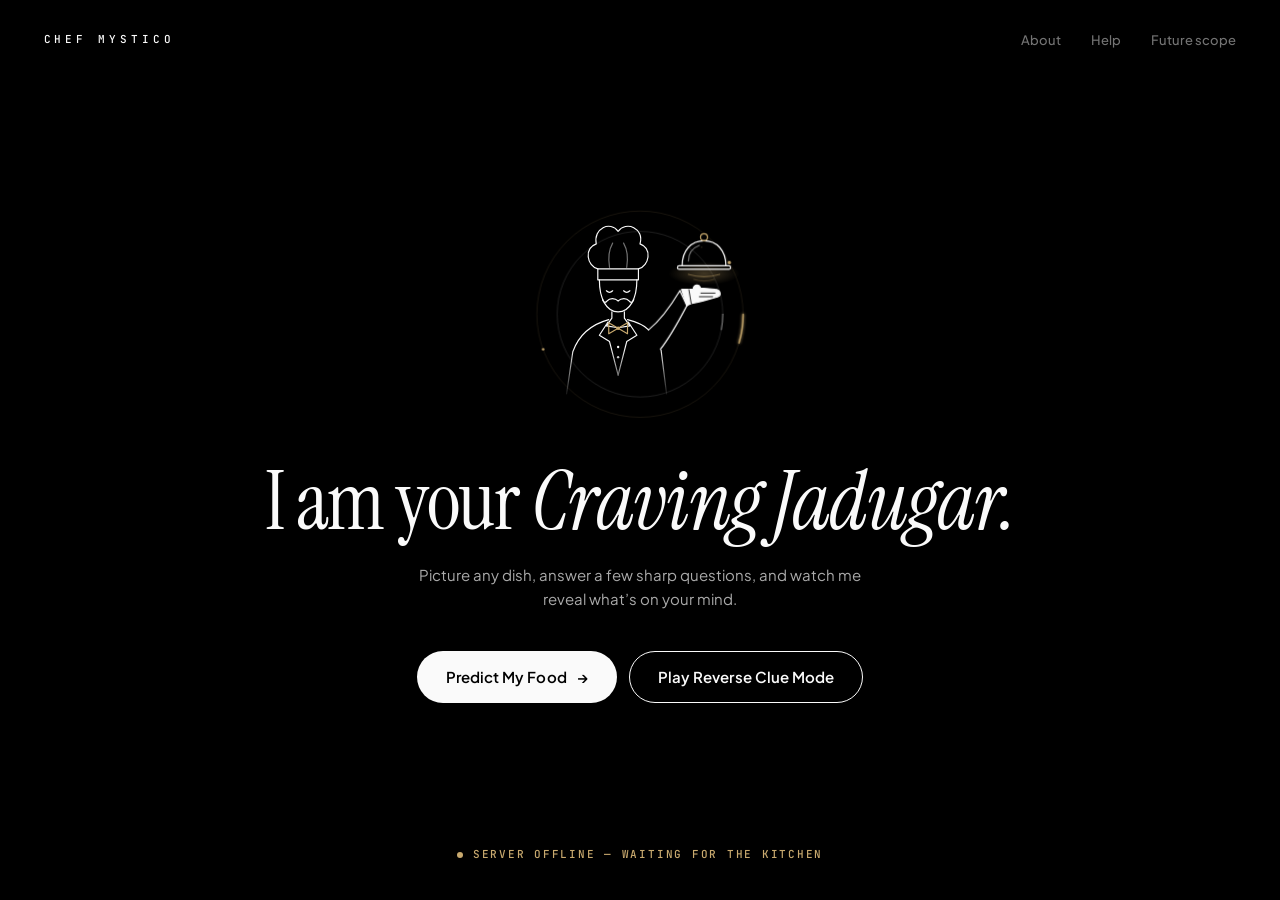
==== commit 1fd4ad91: "Lighter gameplay video, quieter Pages deploy - assets/gameplay.mp4: the 4K hero.mp4 re-encoded at 10" ====
--- a/food-guess-game/frontend/index.html
+++ b/food-guess-game/frontend/index.html
@@ -345,11 +345,12 @@
        The looping backdrop behind both game modes. To use your own clip, put
        the file in frontend/assets/ (or use any https:// address) and change
        src below. Uncomment the WebM line to have browsers that can play WebM
-       use that file instead. Short, compressed clips load fastest.
+       use that file instead. Short, compressed clips load fastest:
+       gameplay.mp4 is the 4K hero.mp4 re-encoded at 1080p, 9 MB instead of 87.
        ────────────────────────────────────────────────────────────────────── -->
   <video class="arena-video" id="arena-video" autoplay loop muted playsinline preload="auto" aria-hidden="true">
     <!-- <source src="assets/gameplay.webm" type="video/webm"> -->
-    <source src="assets/hero.mp4" type="video/mp4">
+    <source src="assets/gameplay.mp4" type="video/mp4">
   </video>
   <div class="arena-scrim" aria-hidden="true"></div>
 
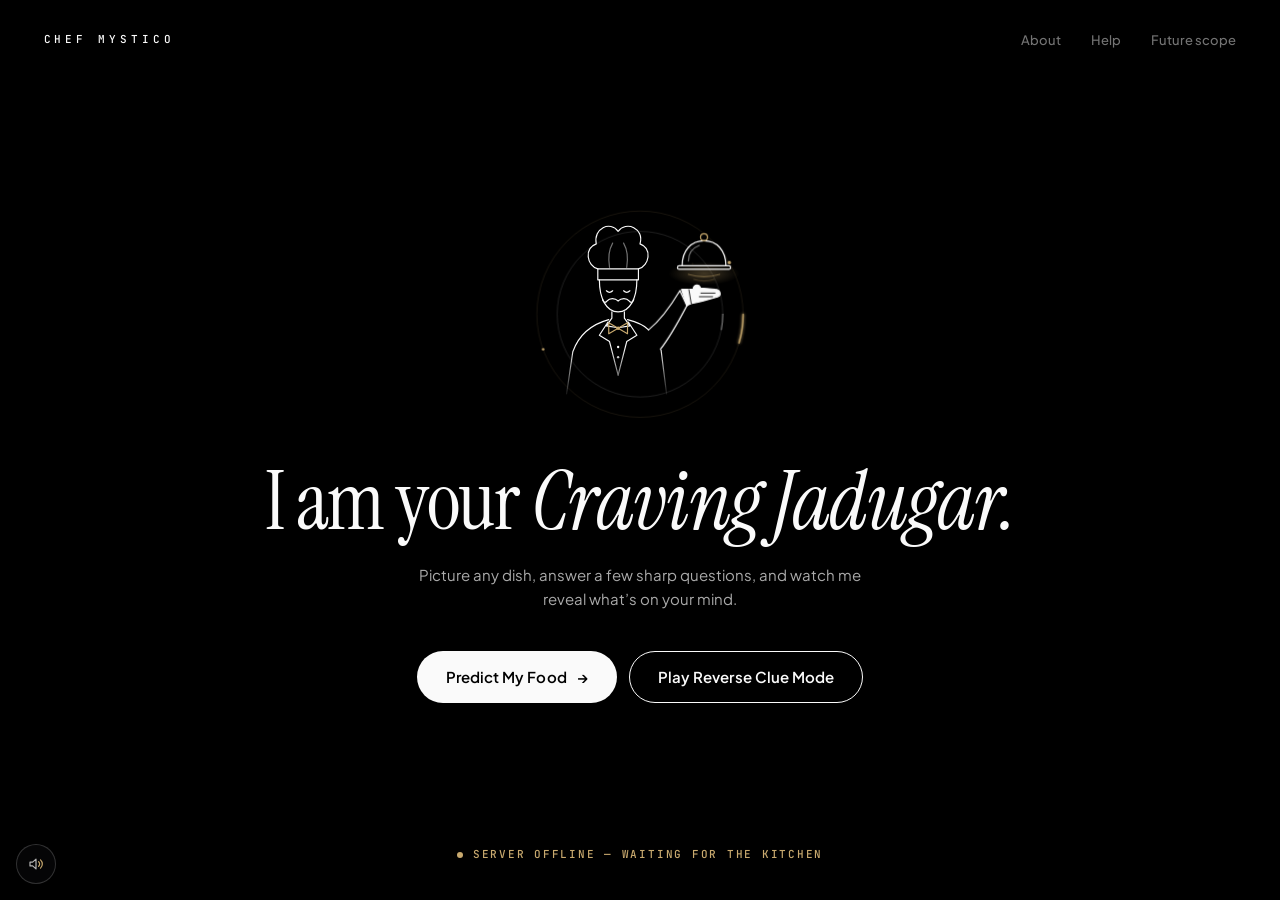
==== commit 99c39cda: "Premium sound: heavy thuds on click and hover - frontend/sound.js synthesises every sound with the W" ====
--- a/food-guess-game/frontend/index.html
+++ b/food-guess-game/frontend/index.html
@@ -479,6 +479,7 @@
 <datalist id="dish-list"></datalist>
 
 <script src="api.js"></script>
+<script src="sound.js"></script>
 <script src="app.js"></script>
 </body>
 </html>
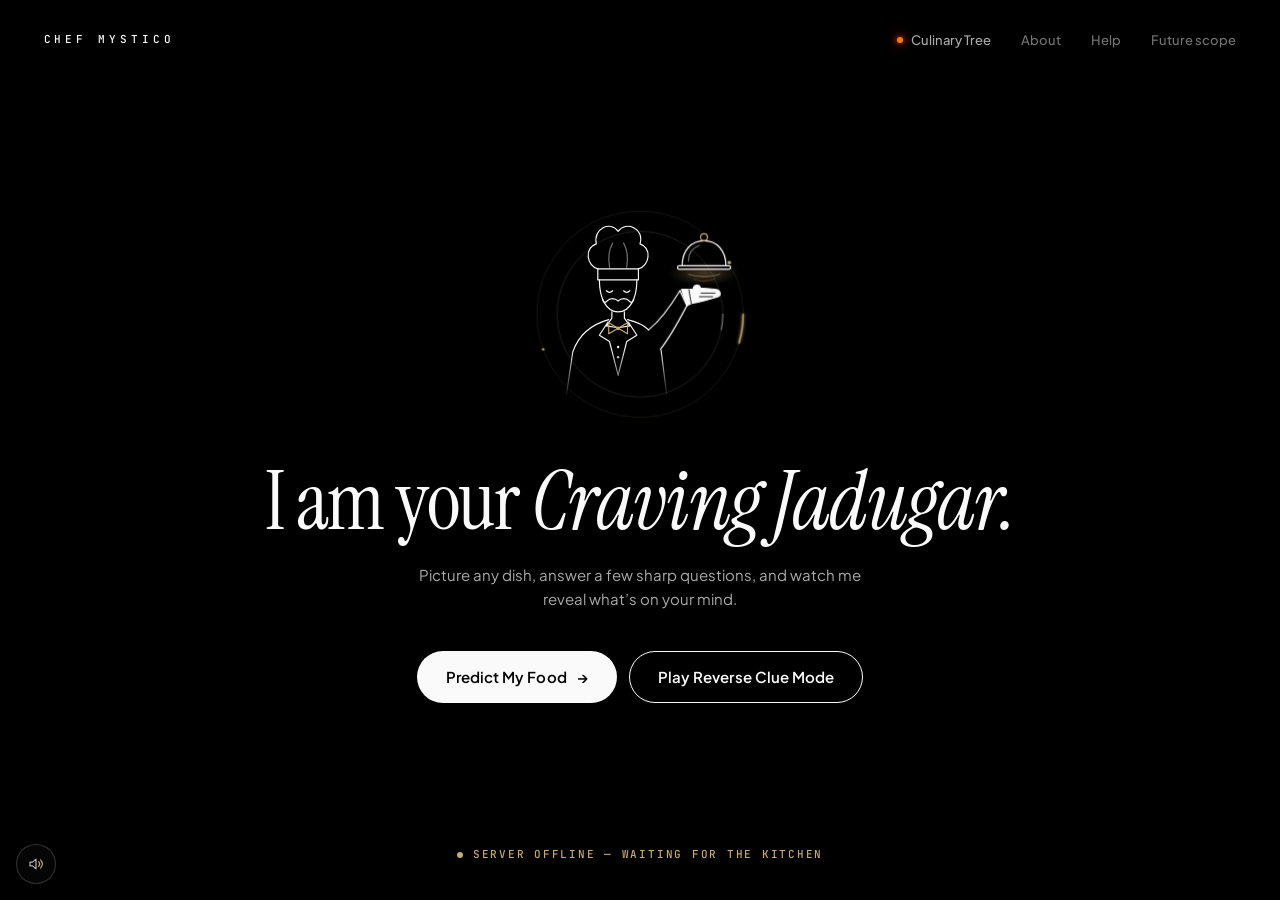
==== commit 09265ed5: "Put the Culinary Tree on the main page The 3D tree is now a page of the main site: a "Culinary Tree"" ====
--- a/food-guess-game/frontend/index.html
+++ b/food-guess-game/frontend/index.html
@@ -20,9 +20,10 @@
   <header class="welcome-top">
     <span class="wordmark">Chef Mystico</span>
     <nav class="welcome-nav" aria-label="Pages">
+      <a class="nav-tree" href="#tree"><span class="long">Culinary Tree</span><span class="short">Tree</span></a>
       <a href="#about">About</a>
       <a href="#help">Help</a>
-      <a href="#future">Future scope</a>
+      <a href="#future"><span class="long">Future scope</span><span class="short">Future</span></a>
     </nav>
   </header>
 
@@ -153,8 +154,9 @@
 <main class="screen info" id="info" hidden>
   <header class="info-top">
     <a class="chip" href="#" id="info-home"><span aria-hidden="true">←</span><span class="chip-label">Home</span></a>
-    <div class="mode-switch mode-switch--three" id="info-tabs" role="tablist" aria-label="Pages" data-tab="about">
+    <div class="mode-switch mode-switch--four" id="info-tabs" role="tablist" aria-label="Pages" data-tab="about">
       <span class="mode-thumb" aria-hidden="true"></span>
+      <a role="tab" href="#tree" data-tab="tree" aria-selected="false"><span class="long">Culinary Tree</span><span class="short">Tree</span></a>
       <a role="tab" href="#about" data-tab="about" aria-selected="true">About</a>
       <a role="tab" href="#help" data-tab="help" aria-selected="false">Help</a>
       <a role="tab" href="#future" data-tab="future" aria-selected="false"><span class="long">Future scope</span><span class="short">Future</span></a>
@@ -163,6 +165,11 @@
   </header>
 
   <div class="info-panes">
+    <!-- ── The Culinary Tree: tree.html, framed while its tab is open ── -->
+    <article class="info-page info-page--tree" id="page-tree" aria-label="The Culinary Tree" hidden>
+      <div class="tree-holder" id="tree-holder"></div>
+    </article>
+
     <!-- ── About ── -->
     <article class="info-page" id="page-about" aria-labelledby="about-title">
       <p class="info-eyebrow" data-enter>About</p>
@@ -199,7 +206,7 @@
           <h3>The decision tree</h3>
           <p>Both modes share one table of yes/no questions about the dishes. A scikit-learn decision tree fitted on that table
             singles out any dish in 8.6 questions on average, against a theoretical minimum of 8.45.</p>
-          <a class="info-link" href="tree.html">Explore the tree <span aria-hidden="true">→</span></a>
+          <a class="info-link" href="#tree">Explore the tree <span aria-hidden="true">→</span></a>
         </section>
         <section class="info-item" data-enter>
           <p class="n">04</p>
--- a/food-guess-game/frontend/styles.css
+++ b/food-guess-game/frontend/styles.css
@@ -230,6 +230,20 @@
 }
 .welcome-nav a:hover { color: var(--ink); }
 .welcome-nav a:hover::after { transform: scaleX(1); transform-origin: left; }
+.welcome-nav .short { display: none; }
+/* the tree link carries a spark of the tree's own neon orange */
+.welcome-nav .nav-tree { display: inline-flex; align-items: center; gap: 8px; color: var(--ink-2); }
+.welcome-nav .nav-tree::before {
+  content: "";
+  width: 6px;
+  height: 6px;
+  border-radius: 50%;
+  background: #FF7A00;
+  box-shadow: 0 0 6px #FF4D00, 0 0 14px rgba(255, 77, 0, 0.7);
+  animation: tree-spark 2.4s ease-in-out infinite;
+}
+.welcome-nav .nav-tree::after { background: #FF7A00; box-shadow: 0 0 8px #FF4D00; }
+@keyframes tree-spark { 50% { opacity: 0.45; box-shadow: 0 0 4px #FF4D00; } }
 .welcome-center {
   display: flex;
   flex-direction: column;
@@ -271,6 +285,9 @@
 @media (max-width: 560px) {
   .welcome-top { padding-top: 22px; }
   .welcome-nav { gap: 14px; }
+  .welcome-nav .long { display: none; }
+  .welcome-nav .short { display: inline; }
+  .welcome-nav .nav-tree { gap: 6px; }
   .wordmark { letter-spacing: 0.24em; }
   .cta-row { flex-direction: column; width: 100%; max-width: 340px; }
   .cta-row .pill { width: 100%; }
@@ -437,10 +454,22 @@
 }
 .mode-switch a:hover { color: var(--ink); }
 .mode-switch a[aria-selected="true"] { color: var(--black); }
-.mode-switch.mode-switch--three { grid-template-columns: repeat(3, 1fr); }
-.mode-switch--three .mode-thumb { width: calc((100% - 8px) / 3); }
-.mode-switch--three[data-tab="help"] .mode-thumb { transform: translateX(100%); }
-.mode-switch--three[data-tab="future"] .mode-thumb { transform: translateX(200%); }
+.mode-switch.mode-switch--four { grid-template-columns: repeat(4, 1fr); }
+.mode-switch--four .mode-thumb { width: calc((100% - 8px) / 4); }
+.mode-switch--four[data-tab="about"] .mode-thumb { transform: translateX(100%); }
+.mode-switch--four[data-tab="help"] .mode-thumb { transform: translateX(200%); }
+.mode-switch--four[data-tab="future"] .mode-thumb { transform: translateX(300%); }
+
+/* The Culinary Tree fills everything under the header, edge to edge. */
+.info-page.info-page--tree {
+  position: fixed;
+  inset: var(--info-top-h, 84px) 0 0 0;
+  z-index: 1;
+  width: auto;
+  margin: 0;
+  background: #000;
+}
+.tree-holder, .tree-holder iframe { display: block; width: 100%; height: 100%; border: 0; background: #000; }
 
 .info-panes { display: grid; padding: 28px var(--gutter) 96px; }
 .info-page { grid-area: 1 / 1; width: min(980px, 100%); margin: 0 auto; }
@@ -608,12 +637,23 @@
 }
 @media (max-width: 760px) {
   .info-grid { grid-template-columns: minmax(0, 1fr); }
+}
+/* four tabs: the short names, and no wordmark, once the header gets tight */
+@media (max-width: 1040px) {
   .info-wordmark { display: none; }
   .info-top { grid-template-columns: auto 1fr; }
   .info-top > .mode-switch { justify-self: end; }
   .mode-switch a { padding: 0 14px; }
-  .mode-switch.mode-switch--three .long { display: none; }
-  .mode-switch.mode-switch--three .short { display: inline; }
+  .mode-switch.mode-switch--four .long { display: none; }
+  .mode-switch.mode-switch--four .short { display: inline; }
+}
+@media (max-width: 560px) {
+  .info-top .chip-label { display: none; }
+  .info-top .chip { padding: 0 14px; }
+  .mode-switch.mode-switch--four a { padding: 0 10px; }
+}
+@media (max-width: 360px) {
+  .mode-switch.mode-switch--four a { padding: 0 7px; font-size: 12px; }
 }
 @media (max-width: 560px) {
   .info-cta .pill { width: 100%; }
